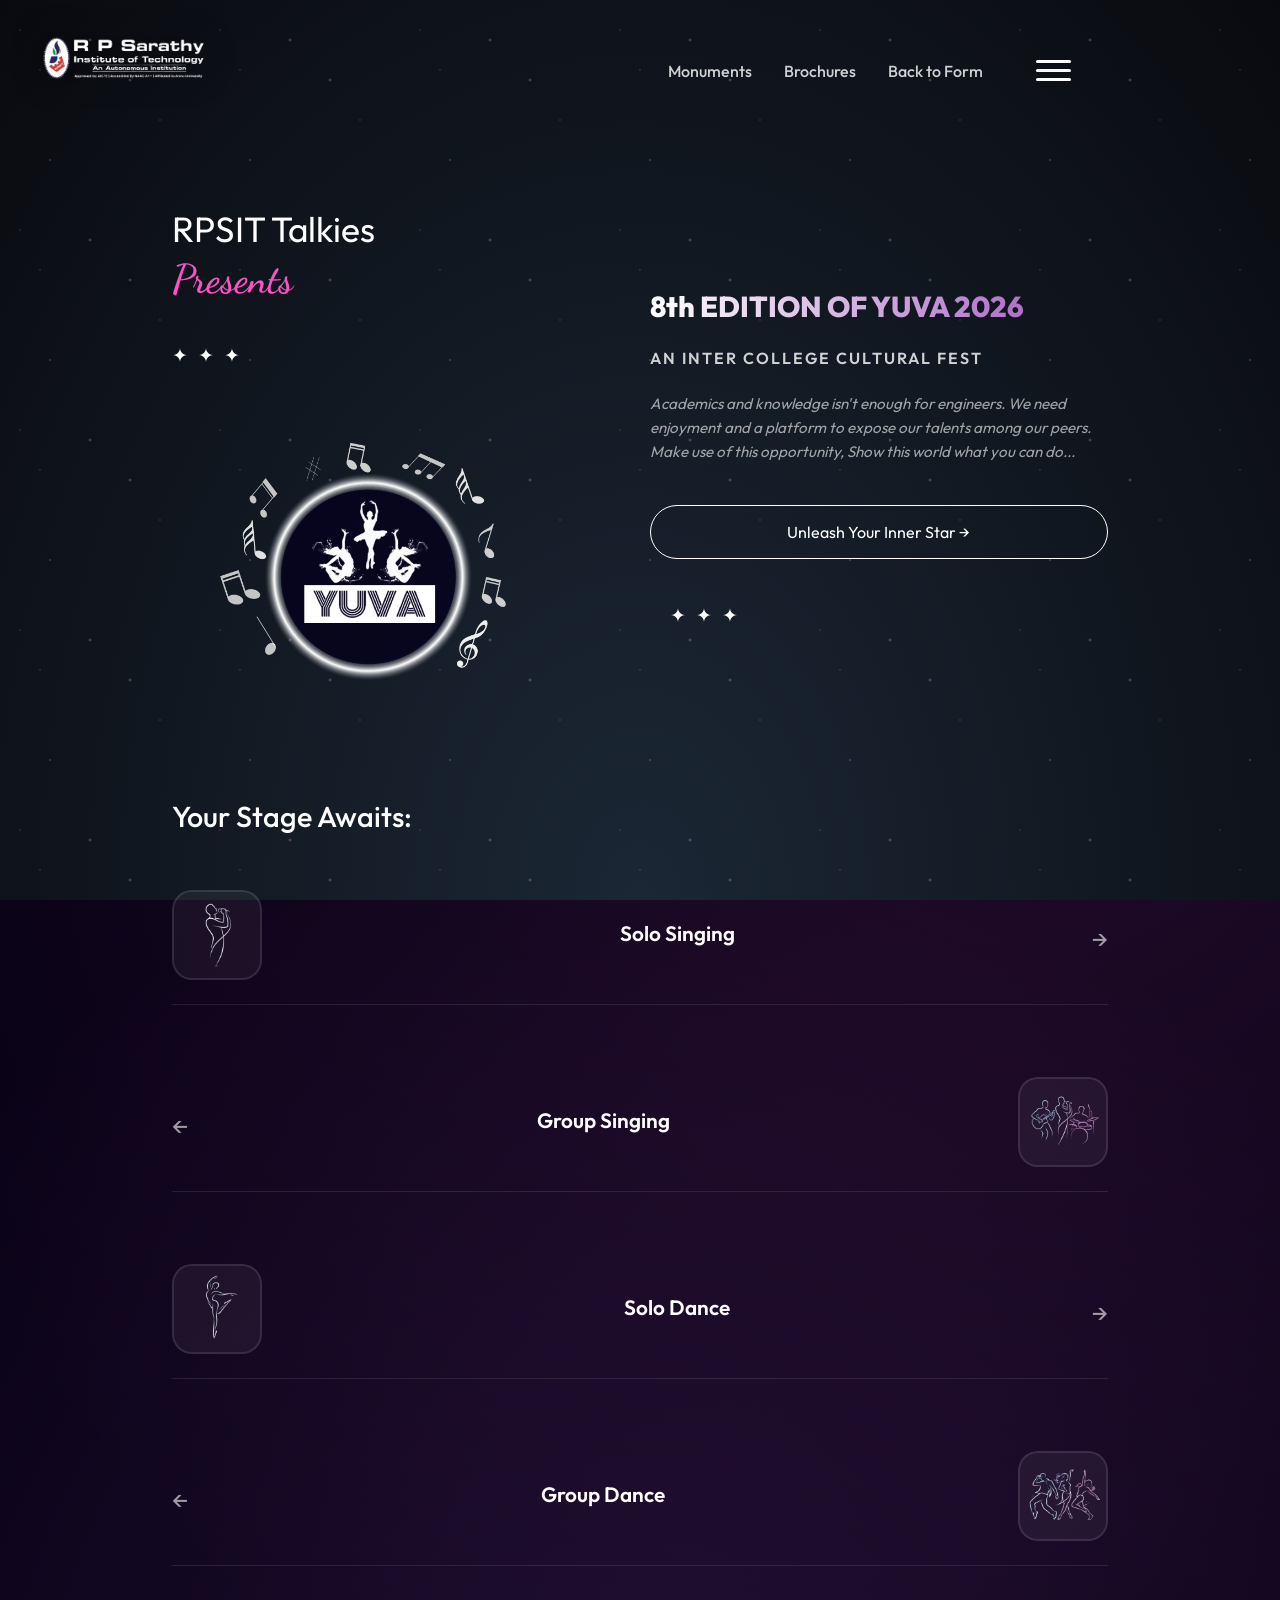
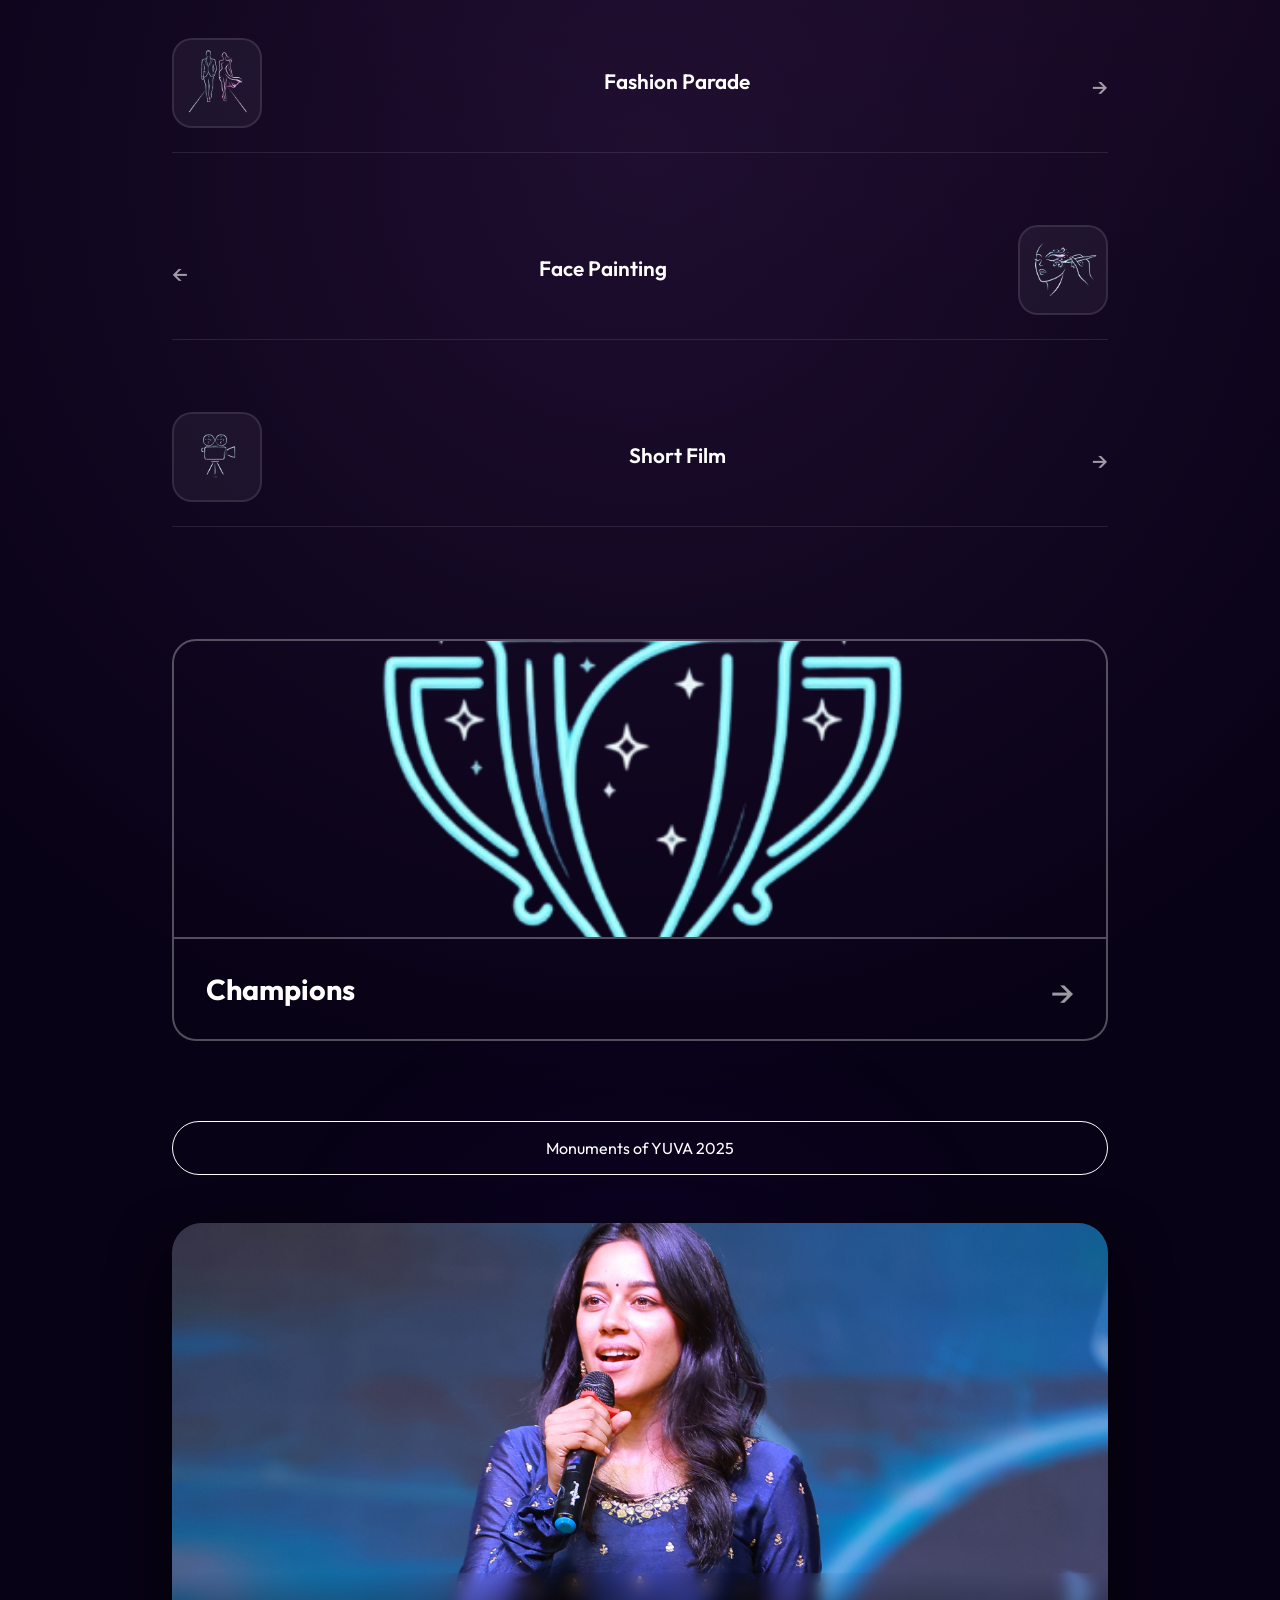
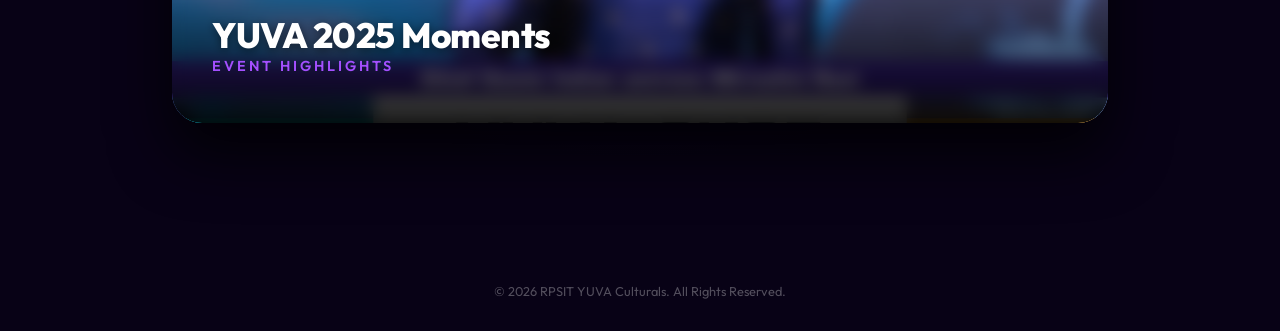
==== index.html @ 0b0f1d20 "v1" ====
<!DOCTYPE html>
<html lang="en">

<head>
    <meta charset="UTF-8">
    <meta name="viewport" content="width=device-width, initial-scale=1.0">
    <title>YUVA Culturals</title>
    <!-- Modern Font -->
    <link rel="preconnect" href="https://fonts.googleapis.com">
    <link rel="preconnect" href="https://fonts.gstatic.com" crossorigin>
    <link
        href="https://fonts.googleapis.com/css2?family=Outfit:wght@100..900&family=Dancing+Script:wght@400..700&display=swap"
        rel="stylesheet">
    <link rel="stylesheet" href="styles.css">
</head>

<body>
    <div class="background-animation"></div>

    <div class="corner-image-container">
        <img src="assests/image.png" alt="Decoration" class="corner-image">
    </div>

    <!-- Hamburger Menu Overlay -->
    <div class="menu-overlay" id="menu-overlay">
        <div class="menu-content">
            <div class="menu-header">
                <div class="menu-brand">
                    <span class="brand-text">YUVA</span>
                    <span class="brand-dots">2026</span>
                </div>
                <button class="close-menu" id="close-menu">
                    <svg viewBox="0 0 24 24" width="24" height="24" stroke="currentColor" stroke-width="2" fill="none"
                        stroke-linecap="round" stroke-linejoin="round">
                        <line x1="18" y1="6" x2="6" y2="18"></line>
                        <line x1="6" y1="6" x2="18" y2="18"></line>
                    </svg>
                </button>
            </div>

            <nav class="side-nav">
                <a href="brochures.html" class="nav-link" style="--i:1">
                    <span class="nav-icon">
                        <svg viewBox="0 0 24 24" width="20" height="20" stroke="currentColor" stroke-width="2"
                            fill="none" stroke-linecap="round" stroke-linejoin="round">
                            <path d="M4 19.5A2.5 2.5 0 0 1 6.5 17H20"></path>
                            <path d="M6.5 2H20v20H6.5A2.5 2.5 0 0 1 4 19.5v-15A2.5 2.5 0 0 1 6.5 2z"></path>
                        </svg>
                    </span>
                    <span class="nav-text">Brochures</span>
                </a>
                <a href="monuments.html" class="nav-link" style="--i:2">
                    <span class="nav-icon">
                        <svg viewBox="0 0 24 24" width="20" height="20" stroke="currentColor" stroke-width="2"
                            fill="none" stroke-linecap="round" stroke-linejoin="round">
                            <rect x="3" y="3" width="18" height="18" rx="2" ry="2"></rect>
                            <line x1="3" y1="9" x2="21" y2="9"></line>
                            <line x1="9" y1="21" x2="9" y2="9"></line>
                        </svg>
                    </span>
                    <span class="nav-text">Monuments</span>
                </a>
                <a href="https://forms.gle/64raxAL7Qdfss9CbA" target="_blank" class="nav-link" style="--i:3">
                    <span class="nav-icon">
                        <svg viewBox="0 0 24 24" width="20" height="20" stroke="currentColor" stroke-width="2"
                            fill="none" stroke-linecap="round" stroke-linejoin="round">
                            <path d="M16 21v-2a4 4 0 0 0-4-4H5a4 4 0 0 0-4 4v2"></path>
                            <circle cx="8.5" cy="7" r="4"></circle>
                            <polyline points="17 11 19 13 23 9"></polyline>
                        </svg>
                    </span>
                    <span class="nav-text">Registration</span>
                </a>
            </nav>

            <div class="menu-footer">
                <p>8th Edition of YUVA 2026</p>
                <div class="social-links">
                    <span>✧</span><span>✧</span><span>✧</span>
                </div>
            </div>
        </div>
    </div>

    <header class="main-header">
        <div class="header-top">
            <nav class="desktop-nav">
                <a href="monuments.html" class="nav-link">Monuments</a>
                <a href="brochures.html" class="nav-link">Brochures</a>
                <a href="https://forms.gle/64raxAL7Qdfss9CbA" class="nav-link">Back to Form</a>
            </nav>
            <div class="menu-icon">
                <div class="menu-line"></div>
                <div class="menu-line"></div>
                <div class="menu-line"></div>
            </div>
        </div>

        <div class="hero-section">
            <div class="hero-content-wrapper">
                <div class="hero-left-side">
                    <h1 class="hero-presents">RPSIT Talkies<br><span>Presents</span></h1>
                    <div class="sparkles">
                        <span class="sparkle">✦</span>
                        <span class="sparkle">✦</span>
                        <span class="sparkle">✦</span>
                    </div>
                    <div class="" style="margin: 20px;">
                        <img src="assests/YUVA.png" alt="YUVA Logo" class="yuva-hero-img">
                    </div>
                </div>

                <div class="hero-right-side">

                    <div class="hero-info">
                        <div class="edition-title">8th EDITION OF YUVA 2026</div>
                        <div class="edition-sub">AN INTER COLLEGE CULTURAL FEST</div>
                        <p class="edition-text">
                            Academics and knowledge isn't enough for engineers. We need enjoyment and a platform to
                            expose
                            our talents among our peers. Make use of this opportunity, Show this world what you can
                            do...
                        </p>
                    </div>
                    <a href="#events-grid" class="btn-pill">Unleash Your Inner Star &rarr;</a>
                    <div class="sparkles" style="margin: 20px;">
                        <span class="sparkle">✦</span>
                        <span class="sparkle">✦</span>
                        <span class="sparkle">✦</span>
                    </div>
                </div>
            </div>
        </div>
    </header>

    <main class="main-content">
        <section class="events-section">
            <h2 class="section-title-alt">Your Stage Awaits:</h2>
            <div class="events-list" id="events-grid">
                <!-- List items will be populated dynamically by script.js -->
            </div>
        </section>

        <!-- Monuments Slideshow Section -->
        <section class="monuments-section" id="monuments">
            <a href="monuments.html" class="btn-pill second-btn">Monuments of YUVA 2025</a>
            <div class="slideshow-container">
                <div id="slideshow-inner" class="slideshow-inner">
                    <!-- Images will be injected here -->
                    <div class="slide-loading">Loading Monuments...</div>
                </div>
                <div class="slideshow-overlay">
                    <h2 class="slideshow-title">YUVA 2025 Moments</h2>
                    <p id="slide-category" class="slide-category">Event Highlights</p>
                </div>
            </div>
        </section>

    </main>

    <footer>
        <p>&copy; 2026 RPSIT YUVA Culturals. All Rights Reserved.</p>
    </footer>

    <script src="data.js"></script>
    <script src="script.js"></script>
    <script>
        // Initialize home page
        document.addEventListener('DOMContentLoaded', () => {
            initHomePage();
        });
    </script>
</body>

</html>
---- styles.css ----
/* CSS Reset */
* {
    margin: 0;
    padding: 0;
    box-sizing: border-box;
}

:root {
    --bg-dark: #080216;
    --bg-deep: #12042b;
    --text-primary: #ffffff;
    --text-secondary: rgba(255, 255, 255, 0.6);
    --glass-bg: rgba(255, 255, 255, 0.05);
    --glass-border: rgba(255, 255, 255, 0.1);
    --accent-purple: #9d50bb;
    --accent-magenta: #f953c6;
    --card-bg: rgba(18, 4, 43, 0.8);
}

body {
    font-family: 'Outfit', sans-serif;
    background-color: var(--bg-dark);
    color: var(--text-primary);
    min-height: 100vh;
    position: relative;
    overflow-x: hidden;
    background-image:
        radial-gradient(circle at 50% 50%, rgba(157, 80, 187, 0.15) 0%, transparent 50%),
        radial-gradient(circle at 80% 20%, rgba(249, 83, 198, 0.1) 0%, transparent 40%);
}

/* Starfield background effect */
.background-animation {
    position: fixed;
    top: 0;
    left: 0;
    width: 100vw;
    height: 100vh;
    z-index: -1;
    overflow: hidden;
    pointer-events: none;
    background: radial-gradient(ellipse at bottom, #1B2735 0%, #090A0F 100%);
}

.background-animation::after {
    content: "";
    position: absolute;
    top: 0;
    left: 0;
    width: 100%;
    height: 100%;
    background-image:
        radial-gradient(1px 1px at 20px 30px, #eee, rgba(0, 0, 0, 0)),
        radial-gradient(1px 1px at 40px 70px, #fff, rgba(0, 0, 0, 0)),
        radial-gradient(1.5px 1.5px at 50px 160px, #ddd, rgba(0, 0, 0, 0)),
        radial-gradient(2px 2px at 90px 40px, #fff, rgba(0, 0, 0, 0)),
        radial-gradient(2px 2px at 130px 80px, #fff, rgba(0, 0, 0, 0)),
        radial-gradient(1px 1px at 160px 120px, #eee, rgba(0, 0, 0, 0));
    background-repeat: repeat;
    background-size: 200px 200px;
    opacity: 0.3;
}

/* Utility Classes */
.container {
    max-width: 1200px;
    margin: 0 auto;
    padding: 2rem;
}

.glass-panel {
    background: var(--glass-bg);
    backdrop-filter: blur(16px);
    -webkit-backdrop-filter: blur(16px);
    border: 1px solid var(--glass-border);
    border-radius: 24px;
    padding: 2.5rem;
    box-shadow: 0 8px 32px 0 rgba(0, 0, 0, 0.3);
}

.corner-image-container {
    position: absolute;
    top: 2rem;
    left: 2rem;
    z-index: 100;
}

.corner-image {
    width: 180px;
    height: auto;
    filter: drop-shadow(0 0 15px rgba(0, 0, 0, 0.6));
}

/* Hamburger Menu Overlay (Premium App Feel) */
.menu-overlay {
    position: fixed;
    top: 0;
    right: -100%;
    width: 100%;
    height: 100%;
    background: rgba(8, 2, 22, 0.4);
    backdrop-filter: blur(25px);
    -webkit-backdrop-filter: blur(25px);
    z-index: 2000;
    transition: right 0.6s cubic-bezier(0.85, 0, 0.15, 1);
    display: flex;
    justify-content: flex-end;
}

.menu-overlay.active {
    right: 0;
}

.menu-overlay::before {
    content: '';
    position: absolute;
    top: 0;
    left: 0;
    width: 100%;
    height: 100%;
    background: radial-gradient(circle at 70% 30%, rgba(157, 80, 187, 0.15) 0%, transparent 60%);
    pointer-events: none;
}

.menu-content {
    width: 85%;
    max-width: 450px;
    height: 100%;
    background: rgba(255, 255, 255, 0.03);
    border-left: 1px solid rgba(255, 255, 255, 0.1);
    padding: 2.5rem 2rem;
    display: flex;
    flex-direction: column;
    position: relative;
    box-shadow: -10px 0 50px rgba(0, 0, 0, 0.5);
}

.menu-header {
    display: flex;
    justify-content: space-between;
    align-items: center;
    margin-bottom: 4rem;
}

.menu-brand {
    display: flex;
    flex-direction: column;
}

.brand-text {
    font-size: 1.5rem;
    font-weight: 900;
    letter-spacing: 2px;
    background: linear-gradient(to right, #fff, var(--accent-magenta));
    -webkit-background-clip: text;
    background-clip: text;
    -webkit-text-fill-color: transparent;
}

.brand-dots {
    font-size: 0.8rem;
    color: var(--accent-magenta);
    letter-spacing: 4px;
    margin-top: -5px;
}

.close-menu {
    background: rgba(255, 255, 255, 0.05);
    border: 1px solid rgba(255, 255, 255, 0.1);
    color: #fff;
    width: 45px;
    height: 45px;
    border-radius: 50%;
    display: flex;
    align-items: center;
    justify-content: center;
    cursor: pointer;
    transition: all 0.3s ease;
}

.close-menu:hover {
    background: rgba(255, 255, 255, 0.1);
    transform: rotate(90deg);
}

.side-nav {
    display: flex;
    flex-direction: column;
    gap: 1.2rem;
    flex-grow: 1;
}

.side-nav .nav-link {
    display: flex;
    align-items: center;
    gap: 1.5rem;
    padding: 1.2rem 1.5rem;
    background: rgba(255, 255, 255, 0.02);
    border: 1px solid rgba(255, 255, 255, 0.05);
    border-radius: 20px;
    text-decoration: none;
    color: #fff;
    transition: all 0.4s cubic-bezier(0.175, 0.885, 0.32, 1.275);
    
    /* Staggered Entrance */
    opacity: 0;
    transform: translateX(30px);
    transition-property: opacity, transform, background, border, box-shadow;
}

.menu-overlay.active .nav-link {
    opacity: 1;
    transform: translateX(0);
    transition-delay: calc(0.1s * var(--i));
}

.side-nav .nav-link:hover {
    background: rgba(255, 255, 255, 0.08);
    border-color: rgba(255, 255, 255, 0.2);
    transform: scale(1.02) translateX(5px);
    box-shadow: 0 10px 30px rgba(0, 0, 0, 0.2);
}

.nav-icon {
    width: 40px;
    height: 40px;
    background: rgba(157, 80, 187, 0.1);
    border-radius: 12px;
    display: flex;
    align-items: center;
    justify-content: center;
    color: var(--accent-magenta);
    transition: all 0.3s ease;
}

.nav-link:hover .nav-icon {
    background: var(--accent-magenta);
    color: #fff;
    transform: rotate(-10deg);
}

.nav-text {
    font-size: 1.1rem;
    font-weight: 500;
    letter-spacing: 0.5px;
}

.menu-footer {
    margin-top: auto;
    padding-top: 2rem;
    border-top: 1px solid rgba(255, 255, 255, 0.05);
    text-align: center;
}

.menu-footer p {
    font-size: 0.8rem;
    color: rgba(255, 255, 255, 0.4);
    letter-spacing: 1px;
    text-transform: uppercase;
    margin-bottom: 1rem;
}

.social-links {
    display: flex;
    justify-content: center;
    gap: 1.5rem;
    color: rgba(255, 255, 255, 0.2);
    font-size: 1.2rem;
}

/* Header & Hero */
.main-header {
    padding: 3rem 2rem;
    text-align: center;
    max-width: 1000px;
    margin: 0 auto;
    position: relative;
    min-height: 60vh;
    display: flex;
    flex-direction: column;
    justify-content: flex-start;
    align-items: center;
    padding-top: 8rem;
}

.header-top {
    position: fixed;
    top: 2rem;
    right: 3rem;
    z-index: 1000;
}

.brand-logo {
    display: none;
    /* Removed as requested */
}

.menu-icon {
    width: 45px;
    height: 45px;
    display: flex;
    flex-direction: column;
    align-items: center;
    justify-content: center;
    gap: 6px;
    cursor: pointer;
    z-index: 101;
}

.menu-line {
    width: 35px;
    height: 3px;
    background: #fff;
    border-radius: 10px;
    transition: all 0.3s ease;
}

.hero-section {
    display: flex;
    flex-direction: column;
    align-items: center;
    gap: 1.5rem;
    padding-top: 4rem;
    width: 100%;
}

.hero-presents {
    font-size: 2.2rem;
    line-height: 1.2;
    font-weight: 400;
    color: #fff;
    margin-top: 1rem;
}

.hero-presents span {
    color: var(--accent-magenta);
    font-family: 'Dancing Script', cursive;
    font-weight: 600;
    font-size: 2.5rem;
    display: block;
    margin-top: 5px;
}

.hero-logo-container {
    position: relative;
    width: 350px;
    height: 350px;
    margin: 3rem auto;
    display: flex;
    align-items: center;
    justify-content: center;
    border-radius: 50%;
    background: rgba(255, 255, 255, 0.05);
    border: 1px solid rgba(255, 255, 255, 0.1);
    box-shadow: 0 0 60px rgba(157, 80, 187, 0.3);
    overflow: hidden;
    transition: all 0.5s ease;
}

.yuva-hero-img {
    width: 100%;
    height: 100%;
    object-fit: cover;
    z-index: 2;

}

/* Desktop Navigation (sketch style) */
.desktop-nav {
    display: none;
    gap: 2rem;
    margin-right: 3rem;
}

.desktop-nav .nav-link {
    font-size: 1rem;
    font-weight: 500;
    color: rgba(255, 255, 255, 0.8);
    text-decoration: none;
    transition: all 0.3s ease;
}

.desktop-nav .nav-link:hover {
    color: var(--accent-magenta);
}

@media screen and (min-width: 1024px) {
    .desktop-nav {
        display: flex;
    }

    .main-header {
        text-align: left;
        align-items: center;
        padding-top: 8rem;
        min-height: auto;
    }

    .header-top {
        display: flex;
        align-items: center;
        position: absolute;
        top: 3rem;
        right: 4rem;
    }

    .hero-content-wrapper {
        display: grid;
        grid-template-columns: 1fr 1.2fr;
        gap: 6rem;
        align-items: center;
        width: 100%;
        max-width: 1200px;
        margin: 0 auto;
    }

    .hero-left-side {
        display: flex;
        flex-direction: column;
        gap: 2.5rem;
        align-items: flex-start;
    }

    .hero-right-side {
        display: flex;
        flex-direction: column;
        gap: 1.5rem;
        align-items: flex-start;
    }

    .hero-logo-container {
        width: 380px;
        height: 380px;
        margin: 0;
        border-radius: 40px;
        box-shadow: 0 0 50px rgba(157, 80, 187, 0.2);
    }

    .yuva-hero-img {
        width: 100%;
        height: 100%;
        object-fit: cover;
    }

    /* Event Grid Refinement (Sketch 3) */
    .events-list {
        display: grid;
        grid-template-columns: repeat(3, 1fr);
        gap: 3.5rem;
        margin-top: 5rem;
    }

    .event-list-item {
        flex-direction: column;
        align-items: center;
        text-align: center;
        padding: 0;
        border: none;
        gap: 1.5rem;
    }

    .event-image-container {
        order: 1;
        /* Image TOP */
        width: 100%;
        aspect-ratio: 1;
        height: auto;
        border: 2px solid rgba(255, 255, 255, 0.1);
        border-radius: 30px;
        background: rgba(255, 255, 255, 0.03);
    }

    .event-text-content {
        order: 2;
        /* Name BOTTOM */
        width: 100%;
    }

    .event-item-title {
        font-size: 1.6rem;
        font-weight: 700;
        margin-bottom: 0.2rem;
    }

    .event-item-desc {
        display: none;
    }

    .event-arrow {
        order: 3;
        /* Arrow BELOW Name */
        display: block;
        font-size: 2.2rem;
        margin-top: 0.5rem;
    }
}

.sparkles {
    display: flex;
    gap: 10px;
    font-size: 1.2rem;
    color: #fff;
    justify-content: center;
}

.hero-info {
    display: flex;
    flex-direction: column;
    gap: 1.5rem;
    margin-top: 1rem;
}

.edition-title {
    font-size: 1.8rem;
    font-weight: 800;
    background: linear-gradient(to right, #fff, var(--accent-purple));
    -webkit-background-clip: text;
    background-clip: text;
    -webkit-text-fill-color: transparent;
}

.edition-sub {
    font-size: 1rem;
    font-weight: 600;
    letter-spacing: 2px;
    opacity: 0.8;
}

.edition-text {
    font-size: 0.95rem;
    color: var(--text-secondary);
    line-height: 1.6;
    font-style: italic;
}

.btn-pill {
    display: inline-block;
    padding: 1rem 3rem;
    border: 1px solid #fff;
    border-radius: 50px;
    color: #fff;
    text-decoration: none;
    text-align: center;
    font-weight: 400;
    font-size: 1rem;
    transition: all 0.3s ease;
    margin-top: 1rem;
    width: 100%;
}

.btn-pill:hover {
    background: #fff;
    color: #000;
}

.sparkle-single {
    text-align: center;
    font-size: 1.5rem;
    margin-top: 1rem;
    opacity: 0.6;
}

/* Updated Section Title */
.section-title-alt {
    font-size: 1.8rem;
    margin: 1.5rem 0 1.5rem;
    font-weight: 500;
}

/* Event List (What awaits you) */
.main-content {
    max-width: 1000px;
    margin: 0 auto;
    padding: 0 2rem 6rem;
}

.events-list {
    display: flex;
    flex-direction: column;
    gap: 3rem;
    margin-top: 2rem;
}

/* Event List (Sketch Style) */
.event-list-item {
    display: flex;
    align-items: center;
    justify-content: space-between;
    gap: 2rem;
    padding: 1.5rem 0;
    background: none;
    border-radius: 0;
    border-bottom: 1px solid rgba(255, 255, 255, 0.1);
    cursor: pointer;
    transition: all 0.3s ease;
    position: relative;
    overflow: visible;
}

.event-list-item:last-child {
    border-bottom: none;
}

.event-list-item:hover {
    background: none;
    transform: translateY(-5px);
}

/* Right Sliding (Image Left) */
.slide-right {
    flex-direction: row;
}

.slide-right .event-image-container {
    order: 1;
}

.slide-right .event-text-content {
    order: 2;
    text-align: center;
}

.slide-right .event-arrow {
    order: 3;
    font-size: 1.5rem;
}

/* Left Sliding (Arrow Left) */
.slide-left {
    flex-direction: row;
}

.slide-left .event-arrow {
    order: 1;
    font-size: 1.5rem;
}

.slide-left .event-text-content {
    order: 2;
    text-align: center;
}

.slide-left .event-image-container {
    order: 3;
}

.event-image-container {
    width: 90px;
    height: 90px;
    border-radius: 20px;
    flex-shrink: 0;
    overflow: hidden;
    background: rgba(255, 255, 255, 0.05);
    display: flex;
    align-items: center;
    justify-content: center;
}

.event-img-small {
    width: 100%;
    height: 100%;
    object-fit: cover;
    transition: transform 0.3s ease;
}

.event-list-item:hover .event-img-small {
    transform: scale(1.2);
}

.event-text-content {
    flex-grow: 1;
}

.event-item-title {
    font-size: 1.3rem;
    font-weight: 600;
    margin-bottom: 0.3rem;
}

.event-item-desc {
    font-size: 0.85rem;
    color: var(--text-secondary);
    line-height: 1.4;
}

.event-arrow {
    opacity: 0.6;
    transition: transform 0.3s ease;
}

.event-list-item:hover .event-arrow {
    opacity: 1;
    transform: translateX(5px);
}

.slide-left:hover .event-arrow {
    transform: translateX(-5px);
}

/* Champions Card (Sketch Style) */
.event-list-item-champions {
    margin-top: 4rem;
    display: flex;
    flex-direction: column;
    width: 100%;
    cursor: pointer;
    transition: transform 0.3s ease;
}

.champions-image-box {
    width: 100%;
    height: 300px;
    border: 2px solid rgba(255, 255, 255, 0.3);
    border-radius: 24px 24px 0 0;
    overflow: hidden;
}

.champions-image-box img {
    width: 100%;
    height: 100%;
    object-fit: cover;
    transform: none;
    /* No scaling for the champions banner */
}

.champions-footer {
    display: flex;
    align-items: center;
    justify-content: space-between;
    padding: 1.5rem 2rem;
    border: 2px solid rgba(255, 255, 255, 0.3);
    border-top: none;
    border-radius: 0 0 24px 24px;
}

.champions-title {
    font-size: 1.8rem;
    font-weight: 700;
}

.event-list-item-champions:hover {
    transform: scale(1.02);
}

.rules-container {
    padding-top: 3rem;
    padding-left: 2rem; /* Align from margin */
    padding-right: 2rem;
    animation: fadeIn 0.5s ease;
    max-width: 100%; /* Don't be too narrow/centered */
}

@keyframes fadeIn {
    from {
        opacity: 0;
        transform: translateY(20px);
    }

    to {
        opacity: 1;
        transform: translateY(0);
    }
}

.back-nav {
    margin-bottom: 2rem;
}

.btn-back {
    display: inline-flex;
    align-items: center;
    color: var(--text-primary);
    text-decoration: none;
    font-weight: 600;
    font-size: 1.1rem;
    transition: all 0.3s ease;
    background: var(--glass-bg);
    padding: 0.8rem 1.5rem;
    border-radius: 30px;
    border: 1px solid var(--glass-border);
}

.btn-back .icon {
    margin-right: 0.5rem;
    font-size: 1.2rem;
    transition: transform 0.3s ease;
}

.btn-back:hover {
    background: rgba(255, 255, 255, 0.15);
    box-shadow: 0 5px 15px rgba(0, 0, 0, 0.3);
}

.btn-back:hover .icon {
    transform: translateX(-5px);
}

.rules-header {
    display: flex;
    align-items: center;
    margin-bottom: 2rem;
    padding-bottom: 2rem;
    border-bottom: 1px solid var(--glass-border);
}

.rules-icon {
    font-size: 4rem;
    margin-right: 2rem;
    background: var(--glass-bg);
    width: 100px;
    height: 100px;
    display: flex;
    align-items: center;
    justify-content: center;
    border-radius: 20px;
    border: 1px solid var(--glass-border);
}

.rules-title {
    font-size: 3rem;
    font-weight: 800;
    margin-bottom: 0.5rem;
    background: var(--header-gradient, linear-gradient(to right, #fff, #ccc));
    -webkit-background-clip: text;
    background-clip: text;
    -webkit-text-fill-color: transparent;
}

.rules-desc {
    font-size: 1.2rem;
    color: var(--text-secondary);
}

.rules-body .section-title {
    font-size: 1.8rem;
    font-weight: 600;
    margin-bottom: 1.5rem;
    color: var(--primary-color);
    display: flex;
    align-items: center;
}

.rules-body .section-title::before {
    content: '';
    display: inline-block;
    width: 8px;
    height: 24px;
    background: var(--primary-color);
    border-radius: 4px;
    margin-right: 12px;
}

.rules-list {
    list-style: none;
    margin-bottom: 3rem;
}

.rules-list li {
    background: transparent; /* Remove backgrounds */
    margin-bottom: 1rem;
    padding: 1rem 0;
    font-size: 1.1rem;
    line-height: 1.6;
    border-left: 3px solid var(--primary-color);
    transition: all 0.3s ease;
    text-align: justify; /* Justified text */
}

.rules-list li:hover {
    transform: translateX(10px);
    background: rgba(255, 255, 255, 0.03);
}

.prize-image-container {
    margin-top: 2rem;
    width: 100%;
    display: flex;
    justify-content: flex-start; /* Aligned to margin */
}

.prize-image-bill {
    max-width: 600px;
    width: 100%;
    height: auto;
    border-radius: 20px;
    box-shadow: 0 15px 35px rgba(0, 0, 0, 0.4);
    border: 1px solid rgba(255, 255, 255, 0.1);
}

@media screen and (max-width: 768px) {
    .prize-image-bill {
        max-width: 100%;
    }
}

/* Old prize cards removed in favor of bill images */

/* Error State */
.error-message {
    text-align: center;
    padding: 4rem;
    font-size: 1.5rem;
    color: #ff4d4d;
}

.second-btn {
    margin: 3rem 0;
}

/* Dashboard Section */
.dashboard-section {
    max-width: 600px;
    margin: 0 auto;
    padding-bottom: 4rem;
}

.dashboard-container {
    background: #000;
    border-radius: 30px;
    padding: 2rem;
    display: flex;
    flex-direction: column;
    gap: 1rem;
}

.main-card-purple {
    background: linear-gradient(135deg, #a450ff 0%, #8a2be2 100%);
    border-radius: 20px;
    padding: 1.5rem;
    display: flex;
    flex-direction: column;
    gap: 1rem;
    position: relative;
    min-height: 140px;
}

.card-label {
    font-size: 0.8rem;
    font-weight: 500;
    opacity: 0.9;
}

.card-title-main {
    font-size: 1.2rem;
    font-weight: 600;
}

.card-sub {
    font-size: 0.8rem;
    opacity: 0.7;
}

.playing-icon {
    display: flex;
    align-items: flex-end;
    gap: 3px;
    height: 20px;
}

.bar {
    width: 3px;
    background: #fff;
    border-radius: 2px;
}

.bar1 {
    height: 60%;
    animation: playBar 0.8s infinite alternate;
}

.bar2 {
    height: 100%;
    animation: playBar 1.2s infinite alternate;
}

.bar3 {
    height: 40%;
    animation: playBar 0.5s infinite alternate;
}

@keyframes playBar {
    from {
        height: 20%;
    }

    to {
        height: 100%;
    }
}

.dashboard-grid {
    display: grid;
    grid-template-columns: repeat(2, 1fr);
    gap: 0.8rem;
}

.mini-card {
    background: #111;
    border-radius: 15px;
    padding: 1.2rem;
    display: flex;
    flex-direction: column;
    gap: 2rem;
    position: relative;
}

.play-btn {
    align-self: flex-end;
    width: 24px;
    height: 24px;
    background: rgba(255, 255, 255, 0.1);
    border-radius: 50%;
    display: flex;
    align-items: center;
    justify-content: center;
    font-size: 0.7rem;
    color: #fff;
}

.mini-card-title {
    font-size: 0.9rem;
    font-weight: 500;
}

.mini-card.active::after {
    content: '';
    position: absolute;
    top: 10px;
    right: 10px;
    width: 8px;
    height: 8px;
    background: #a450ff;
    border-radius: 50%;
}

/* Footer */
footer {
    text-align: center;
    padding: 2rem;
    color: var(--text-secondary);
    font-size: 0.8rem;
    opacity: 0.5;
}

/* Monuments Slideshow Styles */
.monuments-section {
    padding: 2rem 0;
    /* Changed from 4rem 5% 2rem to be full-width */
    position: relative;
    z-index: 5;
    background: radial-gradient(circle at center, rgba(30, 0, 80, 0.3) 0%, transparent 70%);
    width: 100%;
}

.slideshow-container {
    width: 100%;
    margin: 0 auto;
    height: 500px;
    position: relative;
    border-radius: 30px;
    /* Rounded corners for premium look */
    overflow: hidden;
    box-shadow: 0 30px 60px rgba(0, 0, 0, 0.8),
        inset 0 0 0 1px rgba(255, 255, 255, 0.1);
}

.slideshow-inner {
    width: 100%;
    height: 100%;
    position: relative;
}

.slide {
    position: absolute;
    top: 0;
    left: 0;
    width: 100%;
    height: 100%;
    object-fit: cover;
    opacity: 0;
    transition: opacity 1.2s ease-in-out, transform 4s cubic-bezier(0.2, 0, 0.2, 1);
    transform: scale(1.15);
}

.slide.active {
    opacity: 1;
    transform: scale(1);
}

.slideshow-overlay {
    position: absolute;
    bottom: 0;
    left: 0;
    right: 0;
    background: linear-gradient(to top, rgba(0, 0, 0, 0.9) 0%, rgba(0, 0, 0, 0.4) 60%, transparent 100%);
    padding: 40px;
    color: white;
    backdrop-filter: blur(8px);
    display: flex;
    flex-direction: column;
    justify-content: flex-end;
}

.slideshow-title {
    font-family: 'Outfit', sans-serif;
    font-size: 2.2rem;
    margin: 0;
    font-weight: 800;
    letter-spacing: -0.5px;
    text-shadow: 0 2px 10px rgba(0, 0, 0, 0.5);
}

.slide-category {
    font-size: 0.9rem;
    color: #a450ff;
    /* Using purple from the dashboard */
    font-weight: 600;
    text-transform: uppercase;
    letter-spacing: 3px;
    margin-bottom: 8px;
}

.slide-loading {
    display: flex;
    align-items: center;
    justify-content: center;
    height: 100%;
    color: rgba(255, 255, 255, 0.3);
    font-family: 'Outfit', sans-serif;
    background: #0a0a0a;
}

/* Media Queries */
@media screen and (max-width: 768px) {
    .corner-image-container {
        position: absolute;
        top: 1rem;
        left: 0.5rem;
    }

    .corner-image {
        width: 200px;
    }

    .header-top {
        position: absolute;
        top: 1.5rem;
        right: 1.5rem;
    }

    .hero-logo-container {
        width: 250px;
        height: 250px;
    }

    .events-list {
        display: flex;
        flex-direction: column;
        gap: 2rem;
    }

    .event-list-item {
        flex-direction: row;
        padding: 1.5rem;
        text-align: left;
        gap: 1.5rem;
        justify-content: space-between;
    }

    .event-image-container {
        width: 65px;
        height: 65px;
    }

    .hero-title {
        font-size: 2.8rem;
    }

    .main-header,
    .main-content,
    .dashboard-section {
        padding: 1.5rem;
    }

    .monuments-section {
        padding: 2rem 0;
        /* Remove horizontal padding on mobile */
    }

    .slideshow-container {
        height: 300px;
        /* Reduced height for mobile */
        border-radius: 30px;
        /* Rounded corners for mobile */
        box-shadow: none;
        border-left: none;
        border-right: none;
    }

    .slideshow-title {
        font-size: 1.5rem;
    }

    .slideshow-overlay {
        padding: 20px;
    }

    .event-image-container {
        width: 80px;
        height: 80px;
    }

    /* Mobile App Feel for Rules Page */
    .rules-container {
        padding-top: 1.5rem;
    }

    .rules-title {
        font-size: 1.6rem;
    }

    .rules-icon {
        width: 60px;
        height: 60px;
        font-size: 2.5rem;
        margin-right: 1rem;
    }

    .rules-header {
        margin-bottom: 1.5rem;
        padding-bottom: 1.5rem;
    }

    .rules-body .section-title {
        font-size: 1.2rem;
        margin-bottom: 1rem;
    }

    .rules-list li {
        padding: 0.8rem 1rem;
        font-size: 0.85rem;
        margin-bottom: 0.6rem;
    }

    .prizes-grid {
        gap: 0.8rem;
    }

    .prize-card {
        padding: 1rem;
    }

    .prize-rank {
        font-size: 0.7rem;
    }

    .prize-amount {
        font-size: 1.2rem;
    }
}

/* Gallery and Brochure Styles */
.gallery-header, .brochure-header {
    text-align: left;
    margin-bottom: 3rem;
}

.gallery-title {
    font-size: 3rem;
    font-weight: 800;
    margin-bottom: 0.5rem;
    background: linear-gradient(to right, #fff, var(--accent-magenta));
    -webkit-background-clip: text;
    background-clip: text;
    -webkit-text-fill-color: transparent;
}

.gallery-subtitle {
    font-size: 1.2rem;
    color: var(--text-secondary);
    max-width: 600px;
}

.gallery-grid {
    display: grid;
    grid-template-columns: repeat(auto-fill, minmax(280px, 1fr));
    gap: 2rem;
    margin-bottom: 4rem;
}

.gallery-card {
    background: rgba(255, 255, 255, 0.03);
    border: 1px solid rgba(255, 255, 255, 0.1);
    border-radius: 24px;
    overflow: hidden;
    transition: all 0.4s cubic-bezier(0.175, 0.885, 0.32, 1.275);
}

.gallery-card:hover {
    transform: translateY(-10px);
    border-color: var(--accent-magenta);
    box-shadow: 0 20px 40px rgba(0, 0, 0, 0.4);
}

.gallery-img-wrapper {
    width: 100%;
    aspect-ratio: 4/3;
    overflow: hidden;
}

.gallery-img-wrapper img {
    width: 100%;
    height: 100%;
    object-fit: cover;
    transition: transform 0.6s ease;
}

.gallery-card:hover .gallery-img-wrapper img {
    transform: scale(1.1);
}

.gallery-info {
    padding: 1.5rem;
    text-align: center;
}

.gallery-category {
    font-size: 0.9rem;
    font-weight: 600;
    text-transform: uppercase;
    letter-spacing: 2px;
    color: var(--accent-magenta);
}

/* Brochure Viewer */
.brochure-viewer {
    display: flex;
    flex-direction: column;
    align-items: center;
    gap: 2rem;
}

.brochure-img-container {
    width: 100%;
    max-width: 800px;
    background: rgba(255, 255, 255, 0.02);
    border: 1px solid rgba(255, 255, 255, 0.1);
    border-radius: 30px;
    padding: 1rem;
    box-shadow: 0 30px 60px rgba(0, 0, 0, 0.5);
}

.brochure-img {
    width: 100%;
    height: auto;
    border-radius: 20px;
}

.brochure-actions {
    margin-bottom: 4rem;
}

@media screen and (max-width: 768px) {
    .gallery-title {
        font-size: 2.2rem;
    }
    
    .gallery-grid {
        grid-template-columns: 1fr;
        gap: 1.5rem;
    }
    
    .gallery-header, .brochure-header {
        margin-bottom: 2rem;
    }
}

/* Back Button Styles */
.back-link {
    display: inline-flex;
    align-items: center;
    gap: 10px;
    color: var(--text-primary);
    text-decoration: none;
    font-weight: 600;
    margin-bottom: 2rem;
    padding: 0.8rem 1.5rem;
    background: rgba(255, 255, 255, 0.05);
    border: 1px solid rgba(255, 255, 255, 0.1);
    border-radius: 50px;
    transition: all 0.3s ease;
}

.back-link:hover {
    background: rgba(255, 255, 255, 0.1);
    transform: translateX(-5px);
    border-color: var(--accent-magenta);
}

.back-link svg {
    transition: transform 0.3s ease;
}

.back-link:hover svg {
    transform: translateX(-3px);
}
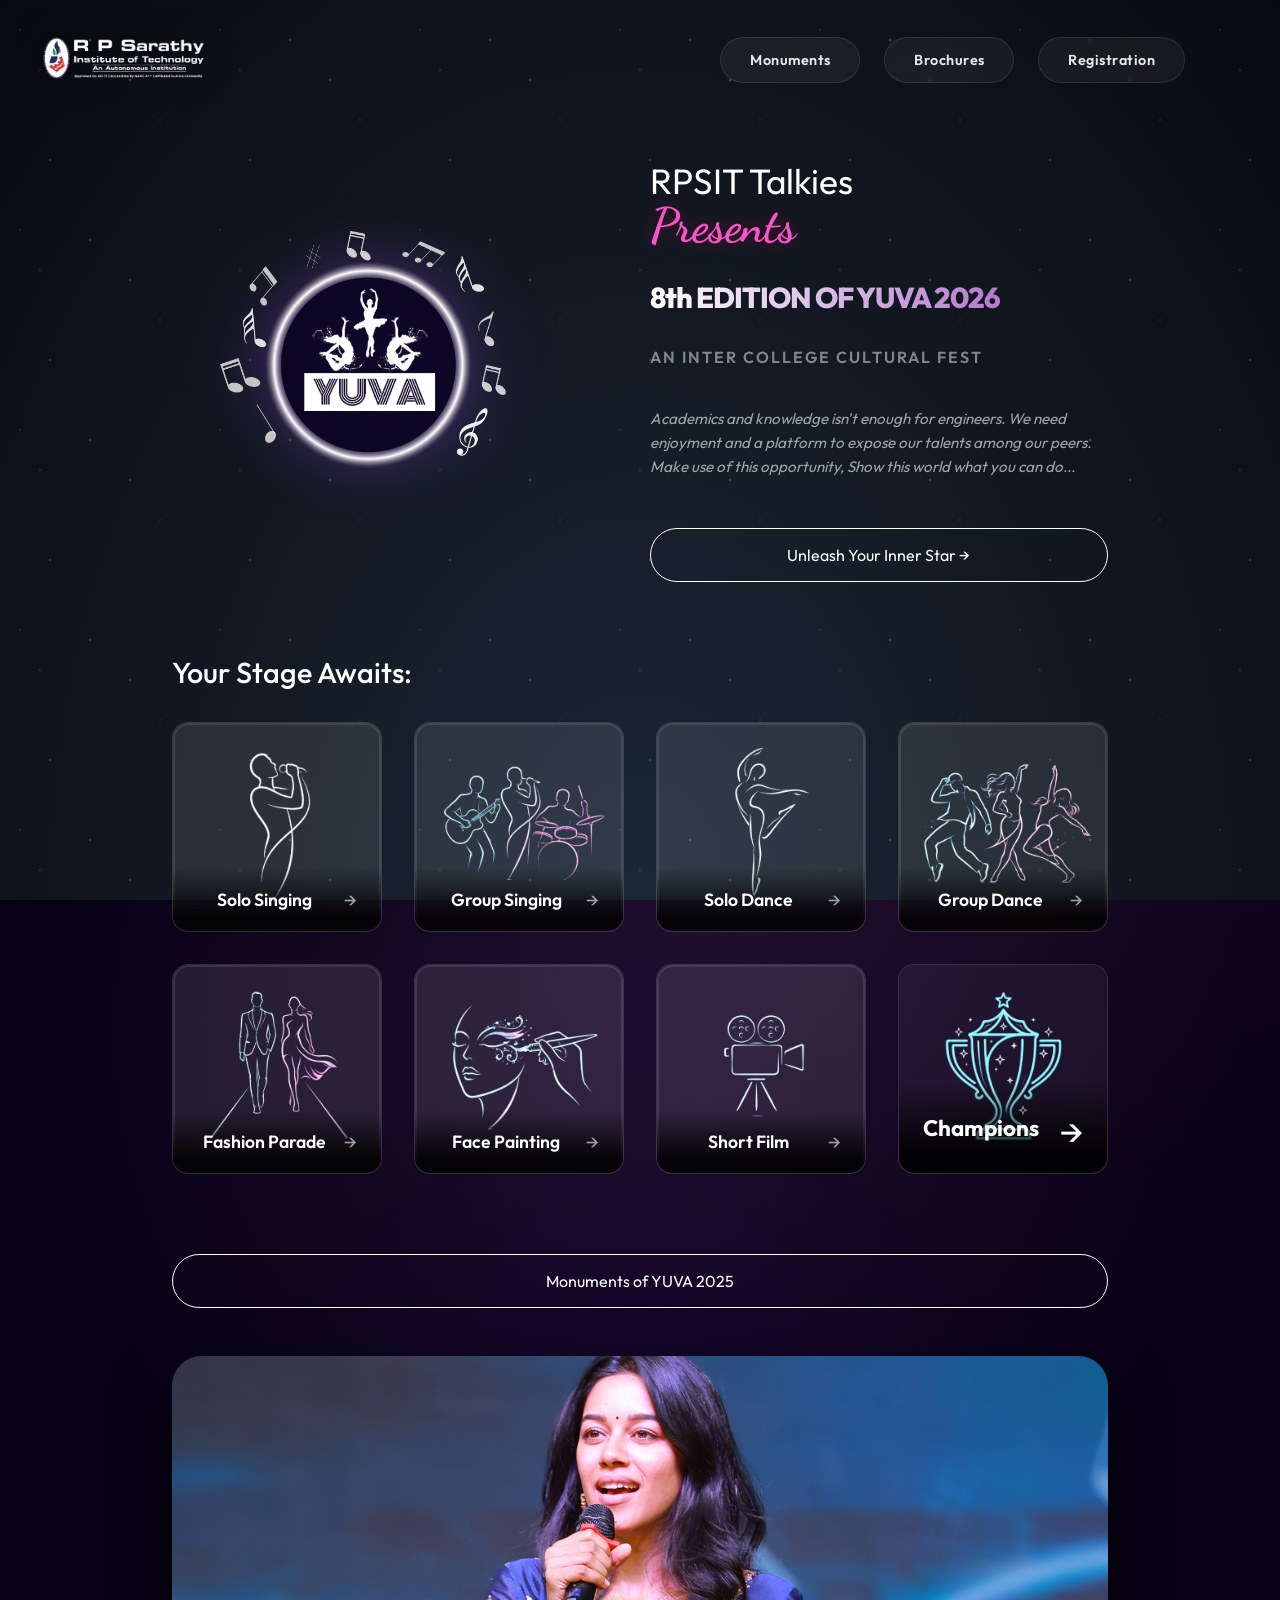
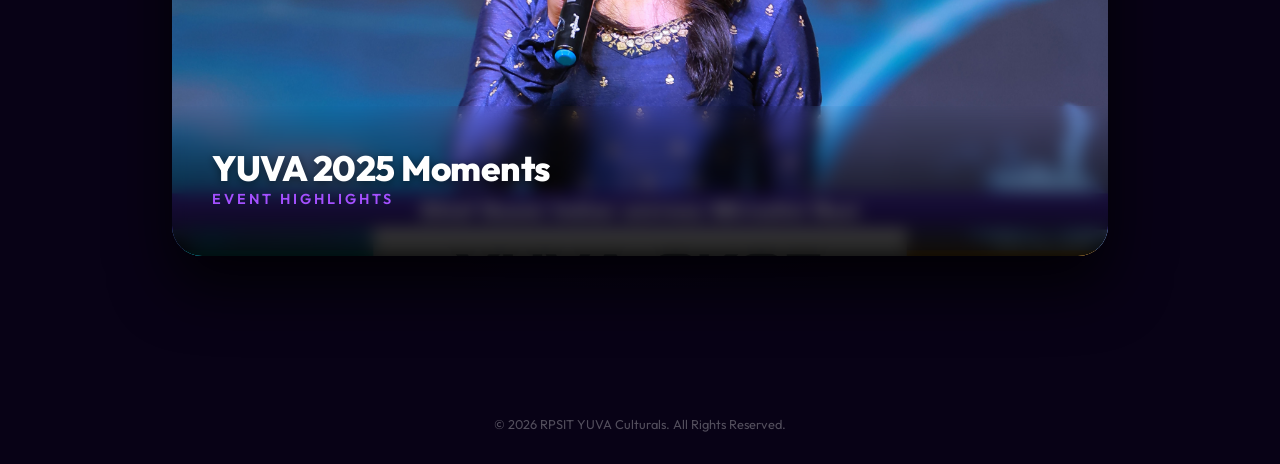
==== commit df6bc673: "v2" ====
--- a/index.html
+++ b/index.html
@@ -75,9 +75,7 @@
 
             <div class="menu-footer">
                 <p>8th Edition of YUVA 2026</p>
-                <div class="social-links">
-                    <span>✧</span><span>✧</span><span>✧</span>
-                </div>
+                
             </div>
         </div>
     </div>
@@ -87,7 +85,7 @@
             <nav class="desktop-nav">
                 <a href="monuments.html" class="nav-link">Monuments</a>
                 <a href="brochures.html" class="nav-link">Brochures</a>
-                <a href="https://forms.gle/64raxAL7Qdfss9CbA" class="nav-link">Back to Form</a>
+                <a href="https://forms.gle/64raxAL7Qdfss9CbA" class="nav-link">Registration</a>
             </nav>
             <div class="menu-icon">
                 <div class="menu-line"></div>
@@ -99,12 +97,8 @@
         <div class="hero-section">
             <div class="hero-content-wrapper">
                 <div class="hero-left-side">
-                    <h1 class="hero-presents">RPSIT Talkies<br><span>Presents</span></h1>
-                    <div class="sparkles">
-                        <span class="sparkle">✦</span>
-                        <span class="sparkle">✦</span>
-                        <span class="sparkle">✦</span>
-                    </div>
+                    
+        
                     <div class="" style="margin: 20px;">
                         <img src="assests/YUVA.png" alt="YUVA Logo" class="yuva-hero-img">
                     </div>
@@ -113,6 +107,7 @@
                 <div class="hero-right-side">
 
                     <div class="hero-info">
+                        <h1 class="hero-presents">RPSIT Talkies<br><span>Presents</span></h1>
                         <div class="edition-title">8th EDITION OF YUVA 2026</div>
                         <div class="edition-sub">AN INTER COLLEGE CULTURAL FEST</div>
                         <p class="edition-text">
@@ -123,11 +118,7 @@
                         </p>
                     </div>
                     <a href="#events-grid" class="btn-pill">Unleash Your Inner Star &rarr;</a>
-                    <div class="sparkles" style="margin: 20px;">
-                        <span class="sparkle">✦</span>
-                        <span class="sparkle">✦</span>
-                        <span class="sparkle">✦</span>
-                    </div>
+            
                 </div>
             </div>
         </div>
--- a/styles.css
+++ b/styles.css
@@ -201,7 +201,7 @@
     text-decoration: none;
     color: #fff;
     transition: all 0.4s cubic-bezier(0.175, 0.885, 0.32, 1.275);
-    
+
     /* Staggered Entrance */
     opacity: 0;
     transform: translateX(30px);
@@ -287,6 +287,8 @@
     position: fixed;
     top: 2rem;
     right: 3rem;
+    width: 100%;
+    margin: 5px;
     z-index: 1000;
 }
 
@@ -320,7 +322,6 @@
     flex-direction: column;
     align-items: center;
     gap: 1.5rem;
-    padding-top: 4rem;
     width: 100%;
 }
 
@@ -335,10 +336,11 @@
 .hero-presents span {
     color: var(--accent-magenta);
     font-family: 'Dancing Script', cursive;
-    font-weight: 600;
-    font-size: 2.5rem;
+    font-weight: 700;
+    font-size: 3rem; /* Slightly larger for impact */
     display: block;
-    margin-top: 5px;
+    margin-top: -5px;
+    text-shadow: 0 0 20px rgba(255, 0, 122, 0.3);
 }
 
 .hero-logo-container {
@@ -368,25 +370,38 @@
 /* Desktop Navigation (sketch style) */
 .desktop-nav {
     display: none;
-    gap: 2rem;
-    margin-right: 3rem;
+    gap: 1.5rem;
 }
 
 .desktop-nav .nav-link {
-    font-size: 1rem;
-    font-weight: 500;
-    color: rgba(255, 255, 255, 0.8);
+    font-size: 0.9rem;
+    font-weight: 600;
+    color: rgba(255, 255, 255, 0.9);
     text-decoration: none;
-    transition: all 0.3s ease;
+    padding: 0.8rem 1.8rem;
+    background: rgba(255, 255, 255, 0.05);
+    border: 1px solid rgba(255, 255, 255, 0.1);
+    border-radius: 50px;
+    transition: all 0.3s cubic-bezier(0.4, 0, 0.2, 1);
+    letter-spacing: 0.5px;
+    backdrop-filter: blur(5px);
 }
 
 .desktop-nav .nav-link:hover {
-    color: var(--accent-magenta);
+    background: rgba(255, 255, 255, 0.12);
+    border-color: var(--accent-magenta);
+    transform: translateY(-2px);
+    box-shadow: 0 5px 15px rgba(255, 0, 122, 0.2);
+    color: #fff;
 }
 
 @media screen and (min-width: 1024px) {
     .desktop-nav {
         display: flex;
+    }
+
+    .menu-icon {
+        display: none;
     }
 
     .main-header {
@@ -399,9 +414,19 @@
     .header-top {
         display: flex;
         align-items: center;
+        justify-content: flex-end; /* Align contents to the right */
         position: absolute;
-        top: 3rem;
-        right: 4rem;
+        top: 2rem;
+        right: 4%; /* Right side corner */
+        left: 4%;
+
+        z-index: 1000;
+    }
+
+    .desktop-nav {
+        display: flex;
+        gap: 1.5rem; /* Balanced space between options */
+        margin-right: 0; /* Align perfectly to the right */
     }
 
     .hero-content-wrapper {
@@ -424,8 +449,56 @@
     .hero-right-side {
         display: flex;
         flex-direction: column;
-        gap: 1.5rem;
+        gap: 2rem;
         align-items: flex-start;
+    }
+
+    .edition-title {
+        font-size: 2.5rem;
+        font-weight: 900;
+        background: linear-gradient(to right, #ffffff, var(--accent-magenta));
+        -webkit-background-clip: text;
+        background-clip: text;
+        -webkit-text-fill-color: transparent;
+        margin-bottom: 0.5rem;
+        letter-spacing: -1px;
+    }
+
+    .edition-sub {
+        font-size: 1.1rem;
+        font-weight: 600;
+        letter-spacing: 3px;
+        color: rgba(255, 255, 255, 0.6);
+        text-transform: uppercase;
+        margin-bottom: 1rem;
+    }
+
+    .edition-text {
+        font-size: 1.1rem;
+        line-height: 1.8;
+        color: rgba(255, 255, 255, 0.7);
+        max-width: 550px;
+    }
+
+    .btn-pill {
+        padding: 1rem 2.5rem;
+        font-size: 1rem;
+        font-weight: 700;
+        border: 2px solid rgba(255, 255, 255, 0.8);
+        background: transparent;
+        color: #fff;
+        text-decoration: none;
+        border-radius: 100px;
+        transition: all 0.4s cubic-bezier(0.175, 0.885, 0.32, 1.275);
+        display: inline-block;
+        box-shadow: 0 0 0 rgba(255, 255, 255, 0);
+    }
+
+    .btn-pill:hover {
+        background: #ffffff;
+        color: #000;
+        transform: scale(1.05) translateY(-3px);
+        box-shadow: 0 10px 30px rgba(255, 255, 255, 0.2);
     }
 
     .hero-logo-container {
@@ -439,7 +512,14 @@
     .yuva-hero-img {
         width: 100%;
         height: 100%;
-        object-fit: cover;
+        object-fit: contain;
+        filter: drop-shadow(0 0 30px rgba(164, 80, 255, 0.4));
+        animation: floatLogo 6s ease-in-out infinite;
+    }
+
+    @keyframes floatLogo {
+        0%, 100% { transform: translateY(0) rotate(0); }
+        50% { transform: translateY(-15px) rotate(2deg); }
     }
 
     /* Event Grid Refinement (Sketch 3) */
@@ -575,35 +655,46 @@
 }
 
 .events-list {
-    display: flex;
-    flex-direction: column;
-    gap: 3rem;
+    display: grid;
+    grid-template-columns: repeat(4, 1fr);
+    gap: 2rem;
     margin-top: 2rem;
+    align-items: start;
 }
 
 /* Event List (Sketch Style) */
 .event-list-item {
     display: flex;
-    align-items: center;
-    justify-content: space-between;
-    gap: 2rem;
-    padding: 1.5rem 0;
-    background: none;
-    border-radius: 0;
-    border-bottom: 1px solid rgba(255, 255, 255, 0.1);
+    flex-direction: column;
     cursor: pointer;
     transition: all 0.3s ease;
     position: relative;
-    overflow: visible;
-}
-
-.event-list-item:last-child {
-    border-bottom: none;
+    overflow: hidden;
+    border-radius: 16px;
+    background: rgba(255, 255, 255, 0.05);
+    border: 1px solid rgba(255, 255, 255, 0.1);
+    aspect-ratio: 1 / 1; /* Force square */
 }
 
 .event-list-item:hover {
-    background: none;
-    transform: translateY(-5px);
+    transform: translateY(-8px);
+    border-color: rgba(255, 255, 255, 0.3);
+}
+
+/* Clean up old overrides that interfere with the card layout */
+.slide-right,
+.slide-left {
+    flex-direction: column !important;
+}
+
+.slide-right .event-image-container,
+.slide-left .event-image-container,
+.slide-right .event-text-content,
+.slide-left .event-text-content,
+.slide-right .event-arrow,
+.slide-left .event-arrow {
+    order: unset !important;
+    text-align: unset !important;
 }
 
 /* Right Sliding (Image Left) */
@@ -645,21 +736,24 @@
 }
 
 .event-image-container {
-    width: 90px;
-    height: 90px;
-    border-radius: 20px;
-    flex-shrink: 0;
+    position: absolute;
+    top: 0;
+    left: 0;
+    width: 100%;
+    height: 100%;
+    border-radius: 16px;
     overflow: hidden;
     background: rgba(255, 255, 255, 0.05);
     display: flex;
     align-items: center;
     justify-content: center;
+    z-index: 1;
 }
 
 .event-img-small {
     width: 100%;
     height: 100%;
-    object-fit: cover;
+    object-fit: cover; /* Ensures image fills the square box */
     transition: transform 0.3s ease;
 }
 
@@ -668,27 +762,48 @@
 }
 
 .event-text-content {
-    flex-grow: 1;
+    position: absolute;
+    bottom: 0;
+    left: 0;
+    display: flex !important;
+    flex-direction: row !important;
+    align-items: center !important;
+    justify-content: space-between !important;
+    padding: 1.2rem 1.5rem !important;
+    background: linear-gradient(to top, rgba(0, 0, 0, 0.9) 20%, transparent 100%) !important;
+    gap: 0.8rem;
+    width: 100% !important;
+    box-sizing: border-box !important;
+    z-index: 2;
 }
 
 .event-item-title {
-    font-size: 1.3rem;
+    font-size: 1.1rem;
     font-weight: 600;
-    margin-bottom: 0.3rem;
+    margin: 0 !important;
+    white-space: nowrap;
+    overflow: hidden;
+    text-overflow: ellipsis;
+    flex: 1;
 }
 
 .event-item-desc {
-    font-size: 0.85rem;
-    color: var(--text-secondary);
-    line-height: 1.4;
-}
-
-.event-arrow {
+    display: none;
+}
+
+.event-arrow-web {
     opacity: 0.6;
-    transition: transform 0.3s ease;
-}
-
-.event-list-item:hover .event-arrow {
+    transition: all 0.3s ease;
+    flex-shrink: 0;
+    font-size: 1.2rem;
+}
+
+.event-arrow-mobile {
+    display: none; /* Only for mobile rows */
+    font-size: 1.4rem;
+}
+
+.event-list-item:hover .event-arrow-web {
     opacity: 1;
     transform: translateX(5px);
 }
@@ -699,20 +814,28 @@
 
 /* Champions Card (Sketch Style) */
 .event-list-item-champions {
-    margin-top: 4rem;
+    margin-top: 0;
     display: flex;
     flex-direction: column;
-    width: 100%;
     cursor: pointer;
     transition: transform 0.3s ease;
+    border-radius: 16px;
+    overflow: hidden;
+    background: rgba(255, 255, 255, 0.05);
+    border: 1px solid rgba(255, 255, 255, 0.1);
+    aspect-ratio: 1 / 1; /* Force square to match others */
+    position: relative; /* CRITICAL: Fix for absolute positioning of children */
 }
 
 .champions-image-box {
-    width: 100%;
-    height: 300px;
-    border: 2px solid rgba(255, 255, 255, 0.3);
-    border-radius: 24px 24px 0 0;
+    position: absolute;
+    top: 0;
+    left: 0;
+    width: 100%;
+    height: 100%;
+    border-radius: 16px;
     overflow: hidden;
+    z-index: 1;
 }
 
 .champions-image-box img {
@@ -724,17 +847,23 @@
 }
 
 .champions-footer {
+    position: absolute;
+    bottom: 0;
+    left: 0;
+    width: 100%;
     display: flex;
     align-items: center;
     justify-content: space-between;
-    padding: 1.5rem 2rem;
-    border: 2px solid rgba(255, 255, 255, 0.3);
-    border-top: none;
-    border-radius: 0 0 24px 24px;
+    padding: 1.2rem 1.5rem;
+    border-radius: 0 0 16px 16px;
+    background: linear-gradient(to top, rgba(0, 0, 0, 0.9) 20%, transparent 100%);
+    gap: 0.8rem;
+    z-index: 2;
+    box-sizing: border-box;
 }
 
 .champions-title {
-    font-size: 1.8rem;
+    font-size: 1.4rem;
     font-weight: 700;
 }
 
@@ -744,10 +873,12 @@
 
 .rules-container {
     padding-top: 3rem;
-    padding-left: 2rem; /* Align from margin */
+    padding-left: 2rem;
+    /* Align from margin */
     padding-right: 2rem;
     animation: fadeIn 0.5s ease;
-    max-width: 100%; /* Don't be too narrow/centered */
+    max-width: 100%;
+    /* Don't be too narrow/centered */
 }
 
 @keyframes fadeIn {
@@ -856,26 +987,44 @@
 }
 
 .rules-list li {
-    background: transparent; /* Remove backgrounds */
-    margin-bottom: 1rem;
-    padding: 1rem 0;
+    background: rgba(255, 255, 255, 0.02);
+    margin-bottom: 1.2rem;
+    padding: 1.2rem 1.5rem;
     font-size: 1.1rem;
     line-height: 1.6;
-    border-left: 3px solid var(--primary-color);
-    transition: all 0.3s ease;
-    text-align: justify; /* Justified text */
+    border-radius: 16px;
+    border: 1px solid rgba(255, 255, 255, 0.05);
+    transition: all 0.3s cubic-bezier(0.175, 0.885, 0.32, 1.275);
+    text-align: justify;
+    position: relative;
+    list-style: none;
+}
+
+.rules-list li::before {
+    content: "✦";
+    color: var(--accent-magenta);
+    position: absolute;
+    left: -25px;
+    opacity: 0.5;
+    transition: opacity 0.3s ease;
 }
 
 .rules-list li:hover {
     transform: translateX(10px);
-    background: rgba(255, 255, 255, 0.03);
+    background: rgba(255, 255, 255, 0.05);
+    border-color: rgba(255, 255, 255, 0.2);
+}
+
+.rules-list li:hover::before {
+    opacity: 1;
 }
 
 .prize-image-container {
     margin-top: 2rem;
     width: 100%;
     display: flex;
-    justify-content: flex-start; /* Aligned to margin */
+    justify-content: flex-start;
+    /* Aligned to margin */
 }
 
 .prize-image-bill {
@@ -1130,6 +1279,90 @@
     background: #0a0a0a;
 }
 
+/* Prizes Grid - clean 3-box format for web */
+.prizes-grid {
+    display: grid;
+    grid-template-columns: repeat(3, 1fr);
+    gap: 1.5rem;
+    margin-top: 2rem;
+    width: 100%;
+    max-width: 900px;
+}
+
+.prize-card {
+    background: rgba(255, 255, 255, 0.05);
+    border: 1px solid rgba(255, 255, 255, 0.1);
+    border-radius: 20px;
+    padding: 2rem;
+    text-align: center;
+    transition: all 0.3s cubic-bezier(0.4, 0, 0.2, 1);
+    display: flex;
+    flex-direction: column;
+    justify-content: center;
+    align-items: center;
+    backdrop-filter: blur(10px);
+}
+
+.prize-card:hover {
+    background: rgba(255, 255, 255, 0.08);
+    transform: translateY(-5px);
+    border-color: var(--accent-magenta);
+    box-shadow: 0 10px 30px rgba(0, 0, 0, 0.3);
+}
+
+.prize-rank {
+    font-size: 0.85rem;
+    font-weight: 700;
+    text-transform: uppercase;
+    letter-spacing: 2px;
+    color: var(--accent-magenta);
+    margin-bottom: 0.8rem;
+    opacity: 0.9;
+}
+
+.prize-amount {
+    font-size: 1.8rem;
+    font-weight: 800;
+    color: #fff;
+    font-family: 'Outfit', sans-serif;
+    letter-spacing: -0.5px;
+}
+
+.prize-image-bill {
+    width: 100%;
+    max-width: 400px;
+    border-radius: 20px;
+    box-shadow: 0 15px 35px rgba(0, 0, 0, 0.4);
+    transition: transform 0.3s ease;
+}
+
+.prize-image-bill:hover {
+    transform: scale(1.02);
+}
+
+/* Exit Animations for Swipe/Click */
+.exit-right {
+    animation: exitRight 0.4s forwards;
+}
+
+.exit-left {
+    animation: exitLeft 0.4s forwards;
+}
+
+@keyframes exitRight {
+    to {
+        transform: translateX(100%);
+        opacity: 0;
+    }
+}
+
+@keyframes exitLeft {
+    to {
+        transform: translateX(-100%);
+        opacity: 0;
+    }
+}
+
 /* Media Queries */
 @media screen and (max-width: 768px) {
     .corner-image-container {
@@ -1146,6 +1379,7 @@
         position: absolute;
         top: 1.5rem;
         right: 1.5rem;
+        
     }
 
     .hero-logo-container {
@@ -1161,15 +1395,159 @@
 
     .event-list-item {
         flex-direction: row;
-        padding: 1.5rem;
+        padding: 1.2rem 0;
         text-align: left;
-        gap: 1.5rem;
-        justify-content: space-between;
+        gap: 2rem; /* Proper space requested */
+        justify-content: center; /* Horizontally center contents */
+        border-radius: 0;
+        border-bottom: 1px solid rgba(255, 255, 255, 0.05);
+        background: none;
+        border: none;
+        aspect-ratio: auto;
+        position: static;
+        width: 100%;
     }
 
     .event-image-container {
-        width: 65px;
-        height: 65px;
+        position: static;
+        width: 60px; /* Slimmer for better center balance */
+        height: 60px;
+        min-height: unset;
+        flex-grow: unset;
+        flex-shrink: 0;
+        border-radius: 12px;
+        background: none;
+        border: none;
+        display: flex;
+        align-items: center;
+        justify-content: center;
+    }
+
+    .event-text-content {
+        position: static;
+        display: flex !important;
+        flex-grow: 0; /* Don't take all space, allow centering */
+        padding: unset !important;
+        background: none !important;
+        gap: 0 !important;
+        width: auto !important;
+        min-width: 140px; /* Ensure title has consistent space */
+        align-items: center !important;
+        justify-content: center !important;
+        flex-direction: row !important;
+    }
+
+    .event-item-title {
+        font-family: 'Outfit', sans-serif;
+        font-size: 1.2rem; /* Clear neat typo */
+        font-weight: 600;
+        letter-spacing: 0.5px;
+        margin: 0 !important;
+        white-space: nowrap;
+        overflow: visible;
+        flex: unset;
+        text-align: center;
+        color: #ffffff;
+    }
+
+    /* Arrow visibility and centering balance */
+    .event-arrow-web {
+        display: none !important;
+    }
+
+    .event-arrow-mobile {
+        display: flex !important;
+        align-items: center;
+        justify-content: center;
+        width: 60px; /* Match image width for symmetry */
+        color: rgba(255, 255, 255, 0.4);
+        font-size: 1.4rem;
+        flex-shrink: 0;
+    }
+
+    .event-item-desc {
+        display: block;
+        font-size: 0.85rem;
+        color: var(--text-secondary);
+        line-height: 1.4;
+    }
+
+    /* Restore slide animations for mobile staggered layout */
+    .slide-right {
+        flex-direction: row !important;
+    }
+
+    .slide-right .event-image-container {
+        order: 1 !important;
+    }
+
+    .slide-right .event-text-content {
+        order: 2 !important;
+        flex-direction: row !important;
+    }
+
+    .slide-left {
+        flex-direction: row !important;
+    }
+
+    .slide-left .event-text-content {
+        order: 1 !important;
+        flex-direction: row-reverse !important;
+    }
+
+    .slide-left .event-image-container {
+        order: 2 !important;
+    }
+
+    .event-list-item-champions {
+        display: flex;
+        flex-direction: column;
+        grid-column: unset;
+        grid-row: unset;
+        margin-top: 3rem;
+        width: 100%;
+        background: none;
+        border: none;
+        border-radius: 0;
+        aspect-ratio: auto;
+        position: static;
+    }
+
+    .champions-image-box {
+        position: static;
+        height: auto;
+        min-height: 250px;
+        border-radius: 20px;
+        overflow: hidden;
+        margin-bottom: 1.5rem;
+    }
+
+    .champions-footer {
+        position: static;
+        background: rgba(255, 255, 255, 0.05);
+        border: 1px solid rgba(255, 255, 255, 0.1);
+        border-radius: 20px;
+        padding: 1.2rem 1.5rem;
+    }
+    
+    .champions-title {
+        font-size: 1.6rem;
+    }
+
+    .champions-image-box {
+        min-height: 300px;
+        border: 2px solid rgba(255, 255, 255, 0.3);
+        border-radius: 24px 24px 0 0;
+        flex-grow: unset;
+        height: 300px;
+    }
+
+    .champions-footer {
+        border: 2px solid rgba(255, 255, 255, 0.3);
+        border-top: none;
+        border-radius: 0 0 24px 24px;
+        padding: 1.5rem 2rem;
+        background: none;
     }
 
     .hero-title {
@@ -1236,10 +1614,31 @@
         margin-bottom: 1rem;
     }
 
+    .rules-list {
+        padding-left: 0;
+    }
+
     .rules-list li {
-        padding: 0.8rem 1rem;
-        font-size: 0.85rem;
-        margin-bottom: 0.6rem;
+        padding: 0.8rem 0;
+        padding-left: 2rem;
+        font-size: 1rem;
+        margin-bottom: 0.8rem;
+        background: none;
+        border-radius: 0;
+        line-height: 1.6;
+        text-align: left;
+        border-left: none;
+        color: rgba(255, 255, 255, 0.9);
+        position: relative;
+    }
+
+    .rules-list li::before {
+        display: block; /* Show star on mobile now that background is gone */
+        content: "✦";
+        color: var(--accent-magenta);
+        position: absolute;
+        left: 0;
+        opacity: 1;
     }
 
     .prizes-grid {
@@ -1260,7 +1659,8 @@
 }
 
 /* Gallery and Brochure Styles */
-.gallery-header, .brochure-header {
+.gallery-header,
+.brochure-header {
     text-align: left;
     margin-bottom: 3rem;
 }
@@ -1364,13 +1764,14 @@
     .gallery-title {
         font-size: 2.2rem;
     }
-    
+
     .gallery-grid {
         grid-template-columns: 1fr;
         gap: 1.5rem;
     }
-    
-    .gallery-header, .brochure-header {
+
+    .gallery-header,
+    .brochure-header {
         margin-bottom: 2rem;
     }
 }
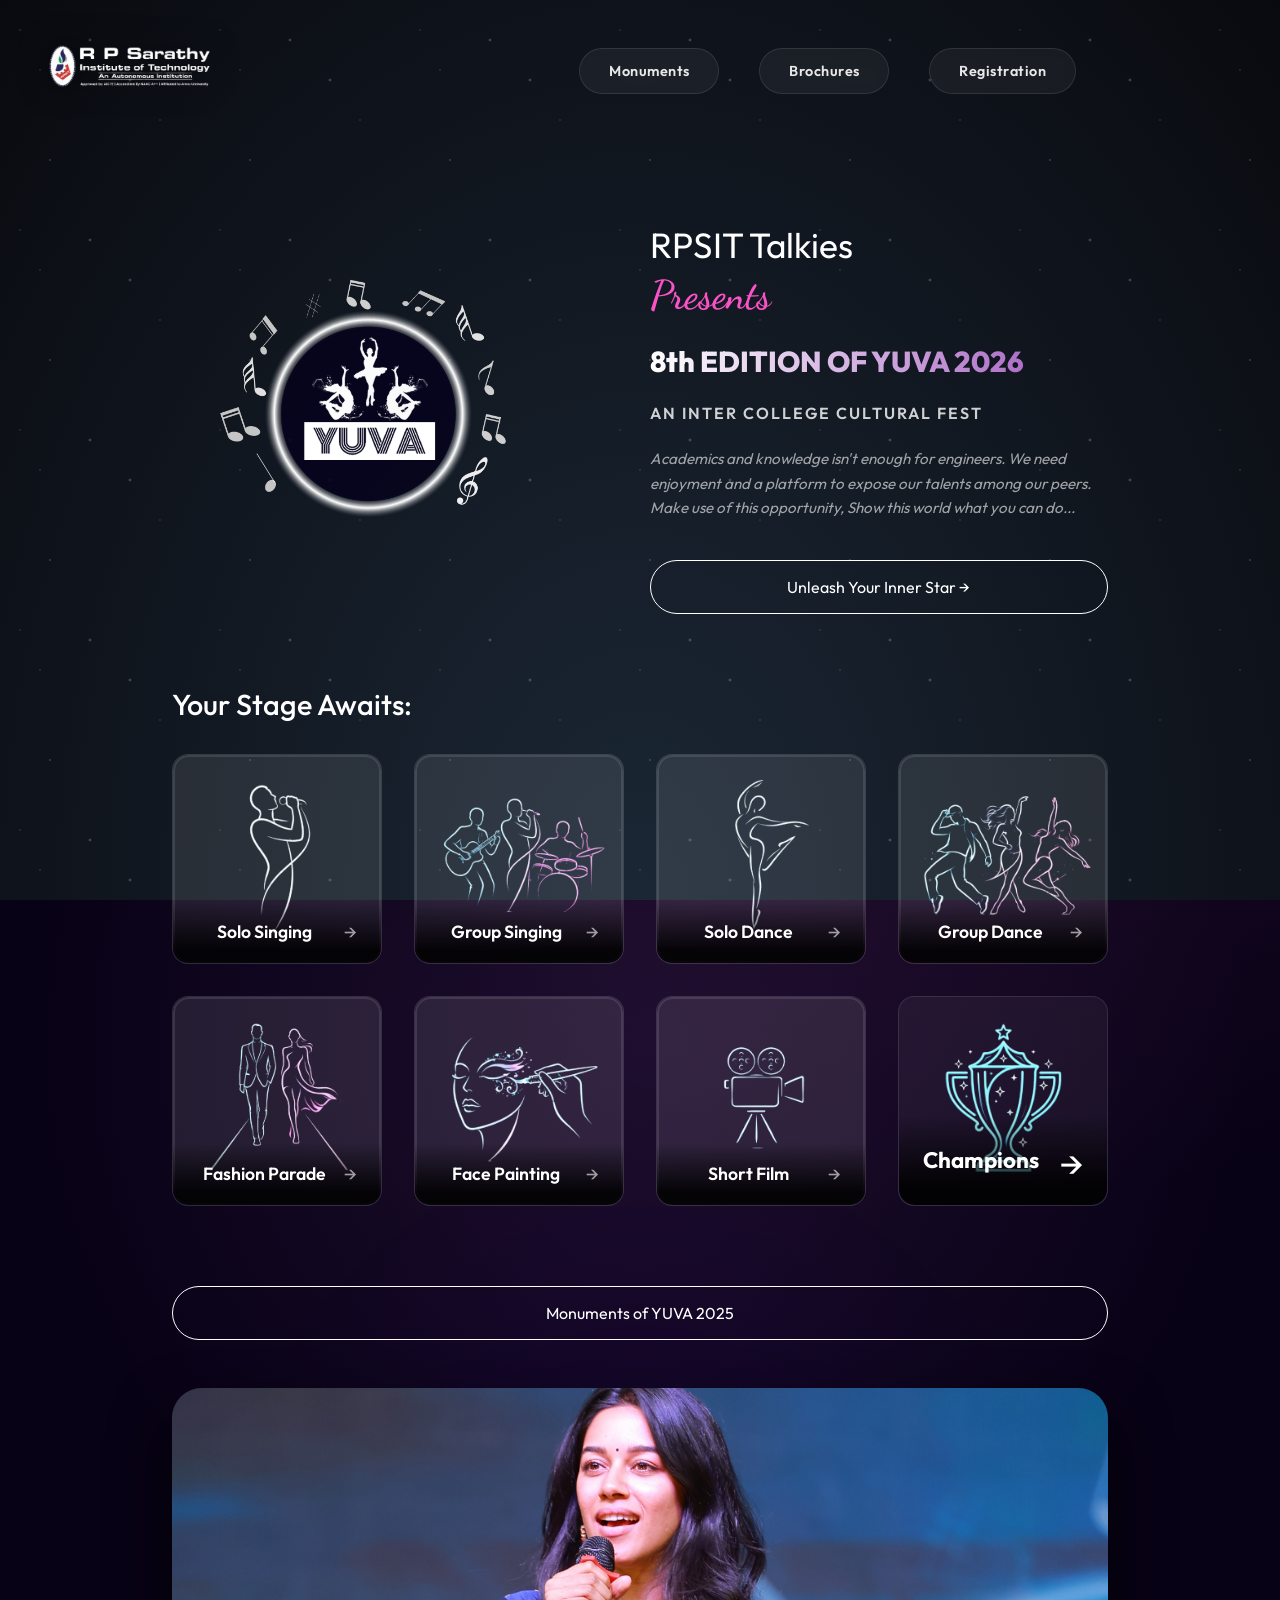
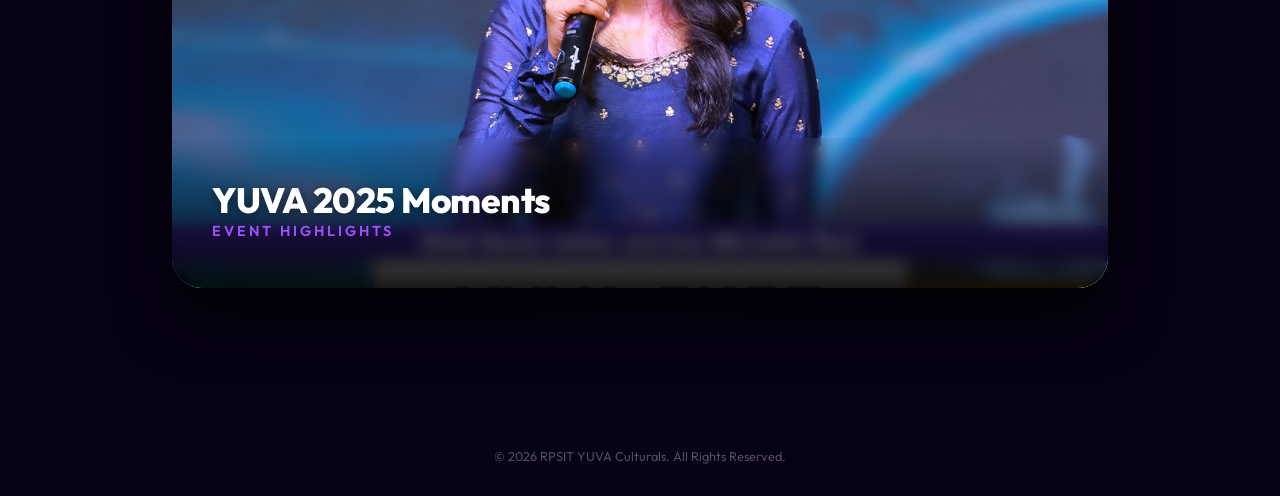
==== commit f4984306: "v3" ====
--- a/index.html
+++ b/index.html
@@ -6,6 +6,7 @@
     <meta name="viewport" content="width=device-width, initial-scale=1.0">
     <title>YUVA Culturals</title>
     <!-- Modern Font -->
+    <link rel="shortcut icon" href="assests/YUVA.png">
     <link rel="preconnect" href="https://fonts.googleapis.com">
     <link rel="preconnect" href="https://fonts.gstatic.com" crossorigin>
     <link
--- a/styles.css
+++ b/styles.css
@@ -80,8 +80,8 @@
 
 .corner-image-container {
     position: absolute;
-    top: 2rem;
-    left: 2rem;
+    top: 2.5rem;
+    left: 3vw;
     z-index: 100;
 }
 
@@ -285,10 +285,8 @@
 
 .header-top {
     position: fixed;
-    top: 2rem;
-    right: 3rem;
-    width: 100%;
-    margin: 5px;
+    top: 2.5rem;
+    right: 3vw;
     z-index: 1000;
 }
 
@@ -322,6 +320,7 @@
     flex-direction: column;
     align-items: center;
     gap: 1.5rem;
+    padding-top: 4rem;
     width: 100%;
 }
 
@@ -336,11 +335,10 @@
 .hero-presents span {
     color: var(--accent-magenta);
     font-family: 'Dancing Script', cursive;
-    font-weight: 700;
-    font-size: 3rem; /* Slightly larger for impact */
+    font-weight: 600;
+    font-size: 2.5rem;
     display: block;
-    margin-top: -5px;
-    text-shadow: 0 0 20px rgba(255, 0, 122, 0.3);
+    margin-top: 5px;
 }
 
 .hero-logo-container {
@@ -370,7 +368,7 @@
 /* Desktop Navigation (sketch style) */
 .desktop-nav {
     display: none;
-    gap: 1.5rem;
+    gap: 2.5rem;
 }
 
 .desktop-nav .nav-link {
@@ -414,19 +412,9 @@
     .header-top {
         display: flex;
         align-items: center;
-        justify-content: flex-end; /* Align contents to the right */
         position: absolute;
-        top: 2rem;
-        right: 4%; /* Right side corner */
-        left: 4%;
-
-        z-index: 1000;
-    }
-
-    .desktop-nav {
-        display: flex;
-        gap: 1.5rem; /* Balanced space between options */
-        margin-right: 0; /* Align perfectly to the right */
+        top: 3rem;
+        right: 4rem;
     }
 
     .hero-content-wrapper {
@@ -449,56 +437,8 @@
     .hero-right-side {
         display: flex;
         flex-direction: column;
-        gap: 2rem;
+        gap: 1.5rem;
         align-items: flex-start;
-    }
-
-    .edition-title {
-        font-size: 2.5rem;
-        font-weight: 900;
-        background: linear-gradient(to right, #ffffff, var(--accent-magenta));
-        -webkit-background-clip: text;
-        background-clip: text;
-        -webkit-text-fill-color: transparent;
-        margin-bottom: 0.5rem;
-        letter-spacing: -1px;
-    }
-
-    .edition-sub {
-        font-size: 1.1rem;
-        font-weight: 600;
-        letter-spacing: 3px;
-        color: rgba(255, 255, 255, 0.6);
-        text-transform: uppercase;
-        margin-bottom: 1rem;
-    }
-
-    .edition-text {
-        font-size: 1.1rem;
-        line-height: 1.8;
-        color: rgba(255, 255, 255, 0.7);
-        max-width: 550px;
-    }
-
-    .btn-pill {
-        padding: 1rem 2.5rem;
-        font-size: 1rem;
-        font-weight: 700;
-        border: 2px solid rgba(255, 255, 255, 0.8);
-        background: transparent;
-        color: #fff;
-        text-decoration: none;
-        border-radius: 100px;
-        transition: all 0.4s cubic-bezier(0.175, 0.885, 0.32, 1.275);
-        display: inline-block;
-        box-shadow: 0 0 0 rgba(255, 255, 255, 0);
-    }
-
-    .btn-pill:hover {
-        background: #ffffff;
-        color: #000;
-        transform: scale(1.05) translateY(-3px);
-        box-shadow: 0 10px 30px rgba(255, 255, 255, 0.2);
     }
 
     .hero-logo-container {
@@ -512,14 +452,7 @@
     .yuva-hero-img {
         width: 100%;
         height: 100%;
-        object-fit: contain;
-        filter: drop-shadow(0 0 30px rgba(164, 80, 255, 0.4));
-        animation: floatLogo 6s ease-in-out infinite;
-    }
-
-    @keyframes floatLogo {
-        0%, 100% { transform: translateY(0) rotate(0); }
-        50% { transform: translateY(-15px) rotate(2deg); }
+        object-fit: cover;
     }
 
     /* Event Grid Refinement (Sketch 3) */
@@ -1379,7 +1312,6 @@
         position: absolute;
         top: 1.5rem;
         right: 1.5rem;
-        
     }
 
     .hero-logo-container {
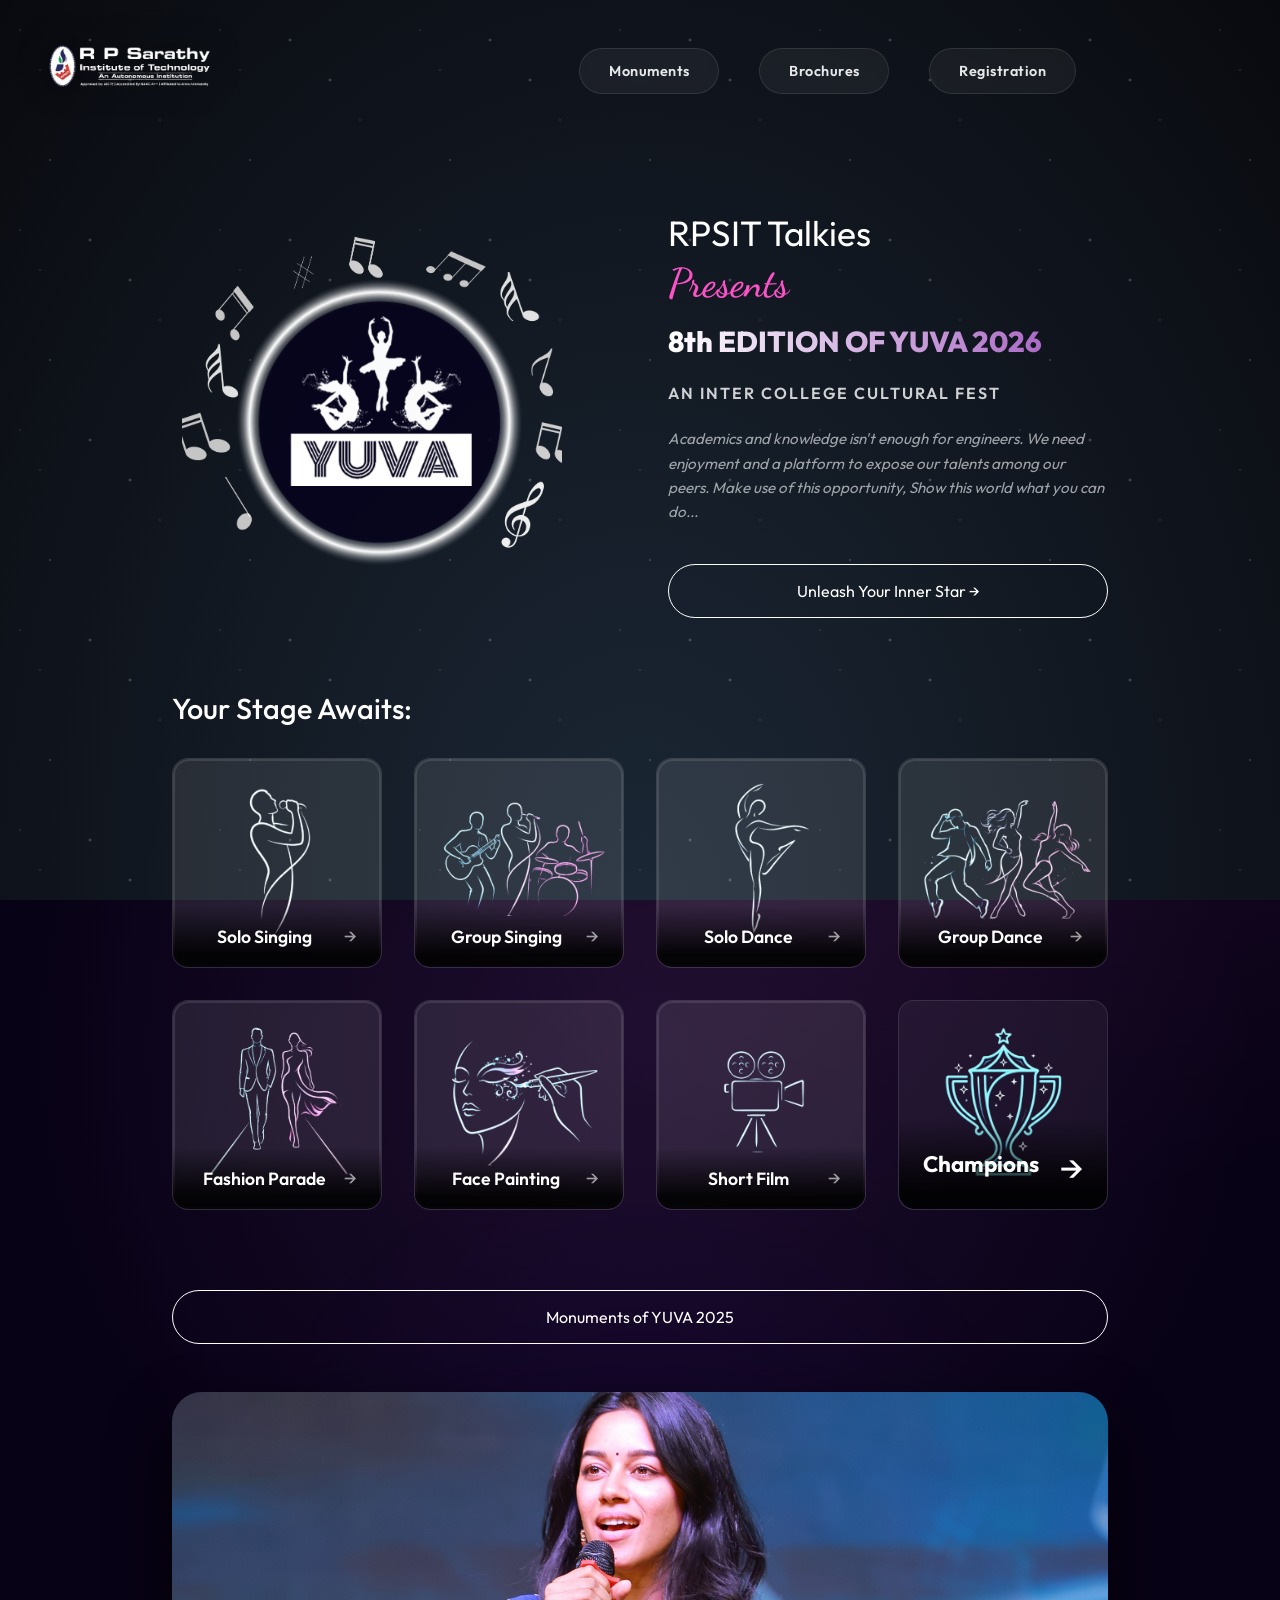
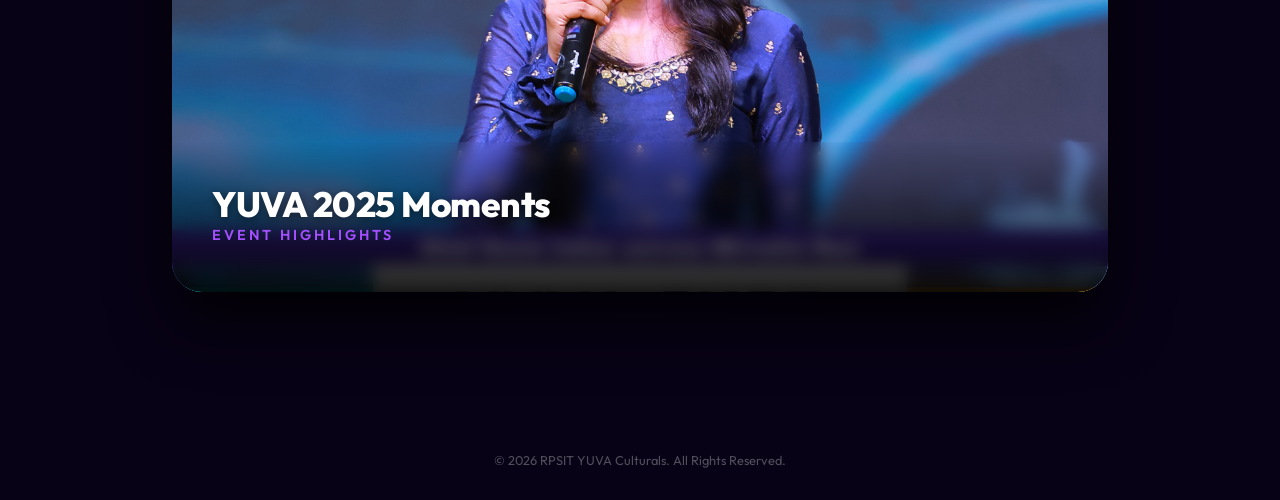
==== commit cd6d75d8: "v4" ====
--- a/index.html
+++ b/index.html
@@ -97,31 +97,29 @@
 
         <div class="hero-section">
             <div class="hero-content-wrapper">
-                <div class="hero-left-side">
-                    
-        
-                    <div class="" style="margin: 20px;">
-                        <img src="assests/YUVA.png" alt="YUVA Logo" class="yuva-hero-img">
-                    </div>
-                </div>
+            <!-- Part 1: Presents (Always Top in Mobile) -->
+            <div class="hero-presents-box" style="margin-top: 20px;">
+                <h1 class="hero-presents">RPSIT Talkies<br><span>Presents</span></h1>
+            </div>
 
-                <div class="hero-right-side">
+            <!-- Part 2: Logo -->
+            <div class="hero-logo-box" style="margin: 10px;">
+                <img src="assests/YUVA.png" alt="YUVA Logo" class="yuva-hero-img">
+            </div>
 
-                    <div class="hero-info">
-                        <h1 class="hero-presents">RPSIT Talkies<br><span>Presents</span></h1>
-                        <div class="edition-title">8th EDITION OF YUVA 2026</div>
-                        <div class="edition-sub">AN INTER COLLEGE CULTURAL FEST</div>
-                        <p class="edition-text">
-                            Academics and knowledge isn't enough for engineers. We need enjoyment and a platform to
-                            expose
-                            our talents among our peers. Make use of this opportunity, Show this world what you can
-                            do...
-                        </p>
-                    </div>
-                    <a href="#events-grid" class="btn-pill">Unleash Your Inner Star &rarr;</a>
-            
-                </div>
+            <!-- Part 3: Info & CTA -->
+            <div class="hero-info-box">
+                <div class="edition-title">8th EDITION OF YUVA 2026</div>
+                <div class="edition-sub">AN INTER COLLEGE CULTURAL FEST</div>
+                <p class="edition-text">
+                    Academics and knowledge isn't enough for engineers. We need enjoyment and a platform to
+                    expose
+                    our talents among our peers. Make use of this opportunity, Show this world what you can
+                    do...
+                </p>
+                <a href="#events-grid" class="btn-pill">Unleash Your Inner Star &rarr;</a>
             </div>
+        </div>
         </div>
     </header>
 
--- a/styles.css
+++ b/styles.css
@@ -329,7 +329,6 @@
     line-height: 1.2;
     font-weight: 400;
     color: #fff;
-    margin-top: 1rem;
 }
 
 .hero-presents span {
@@ -341,20 +340,15 @@
     margin-top: 5px;
 }
 
-.hero-logo-container {
+.hero-logo-box {
     position: relative;
     width: 350px;
     height: 350px;
-    margin: 3rem auto;
+    margin: 1.5rem auto;
     display: flex;
     align-items: center;
     justify-content: center;
-    border-radius: 50%;
-    background: rgba(255, 255, 255, 0.05);
-    border: 1px solid rgba(255, 255, 255, 0.1);
-    box-shadow: 0 0 60px rgba(157, 80, 187, 0.3);
     overflow: hidden;
-    transition: all 0.5s ease;
 }
 
 .yuva-hero-img {
@@ -420,33 +414,35 @@
     .hero-content-wrapper {
         display: grid;
         grid-template-columns: 1fr 1.2fr;
-        gap: 6rem;
+        grid-template-areas: 
+            "logo presents"
+            "logo info";
+        gap: 0 6rem;
         align-items: center;
         width: 100%;
         max-width: 1200px;
         margin: 0 auto;
     }
 
-    .hero-left-side {
-        display: flex;
-        flex-direction: column;
-        gap: 2.5rem;
-        align-items: flex-start;
-    }
-
-    .hero-right-side {
+    .hero-logo-box {
+        grid-area: logo;
+        width: 380px;
+        height: 380px;
+        margin: 0;
+        overflow: hidden;
+    }
+
+    .hero-presents-box {
+        grid-area: presents;
+        text-align: left;
+    }
+
+    .hero-info-box {
+        grid-area: info;
+        text-align: left;
         display: flex;
         flex-direction: column;
         gap: 1.5rem;
-        align-items: flex-start;
-    }
-
-    .hero-logo-container {
-        width: 380px;
-        height: 380px;
-        margin: 0;
-        border-radius: 40px;
-        box-shadow: 0 0 50px rgba(157, 80, 187, 0.2);
     }
 
     .yuva-hero-img {
@@ -516,7 +512,7 @@
     justify-content: center;
 }
 
-.hero-info {
+.hero-info-box {
     display: flex;
     flex-direction: column;
     gap: 1.5rem;
@@ -1314,9 +1310,26 @@
         right: 1.5rem;
     }
 
-    .hero-logo-container {
-        width: 250px;
-        height: 250px;
+    .hero-logo-box {
+        width: 280px;
+        height: 280px;
+    }
+
+    .hero-content-wrapper {
+        display: flex;
+        flex-direction: column;
+        align-items: center;
+        gap: 1rem;
+    }
+
+    .hero-presents-box { order: 1; text-align: center; }
+    .hero-logo-box { order: 2; }
+    .hero-info-box { 
+        order: 3; 
+        text-align: center;
+        display: flex;
+        flex-direction: column;
+        align-items: center;
     }
 
     .events-list {
@@ -1327,14 +1340,14 @@
 
     .event-list-item {
         flex-direction: row;
-        padding: 1.2rem 0;
+        padding: 1.5rem 0;
         text-align: left;
-        gap: 2rem; /* Proper space requested */
-        justify-content: center; /* Horizontally center contents */
+        gap: 2rem;
+        justify-content: center;
         border-radius: 0;
-        border-bottom: 1px solid rgba(255, 255, 255, 0.05);
         background: none;
         border: none;
+        border-bottom: 1px solid rgba(255, 255, 255, 0.1); /* Clear separator line */
         aspect-ratio: auto;
         position: static;
         width: 100%;
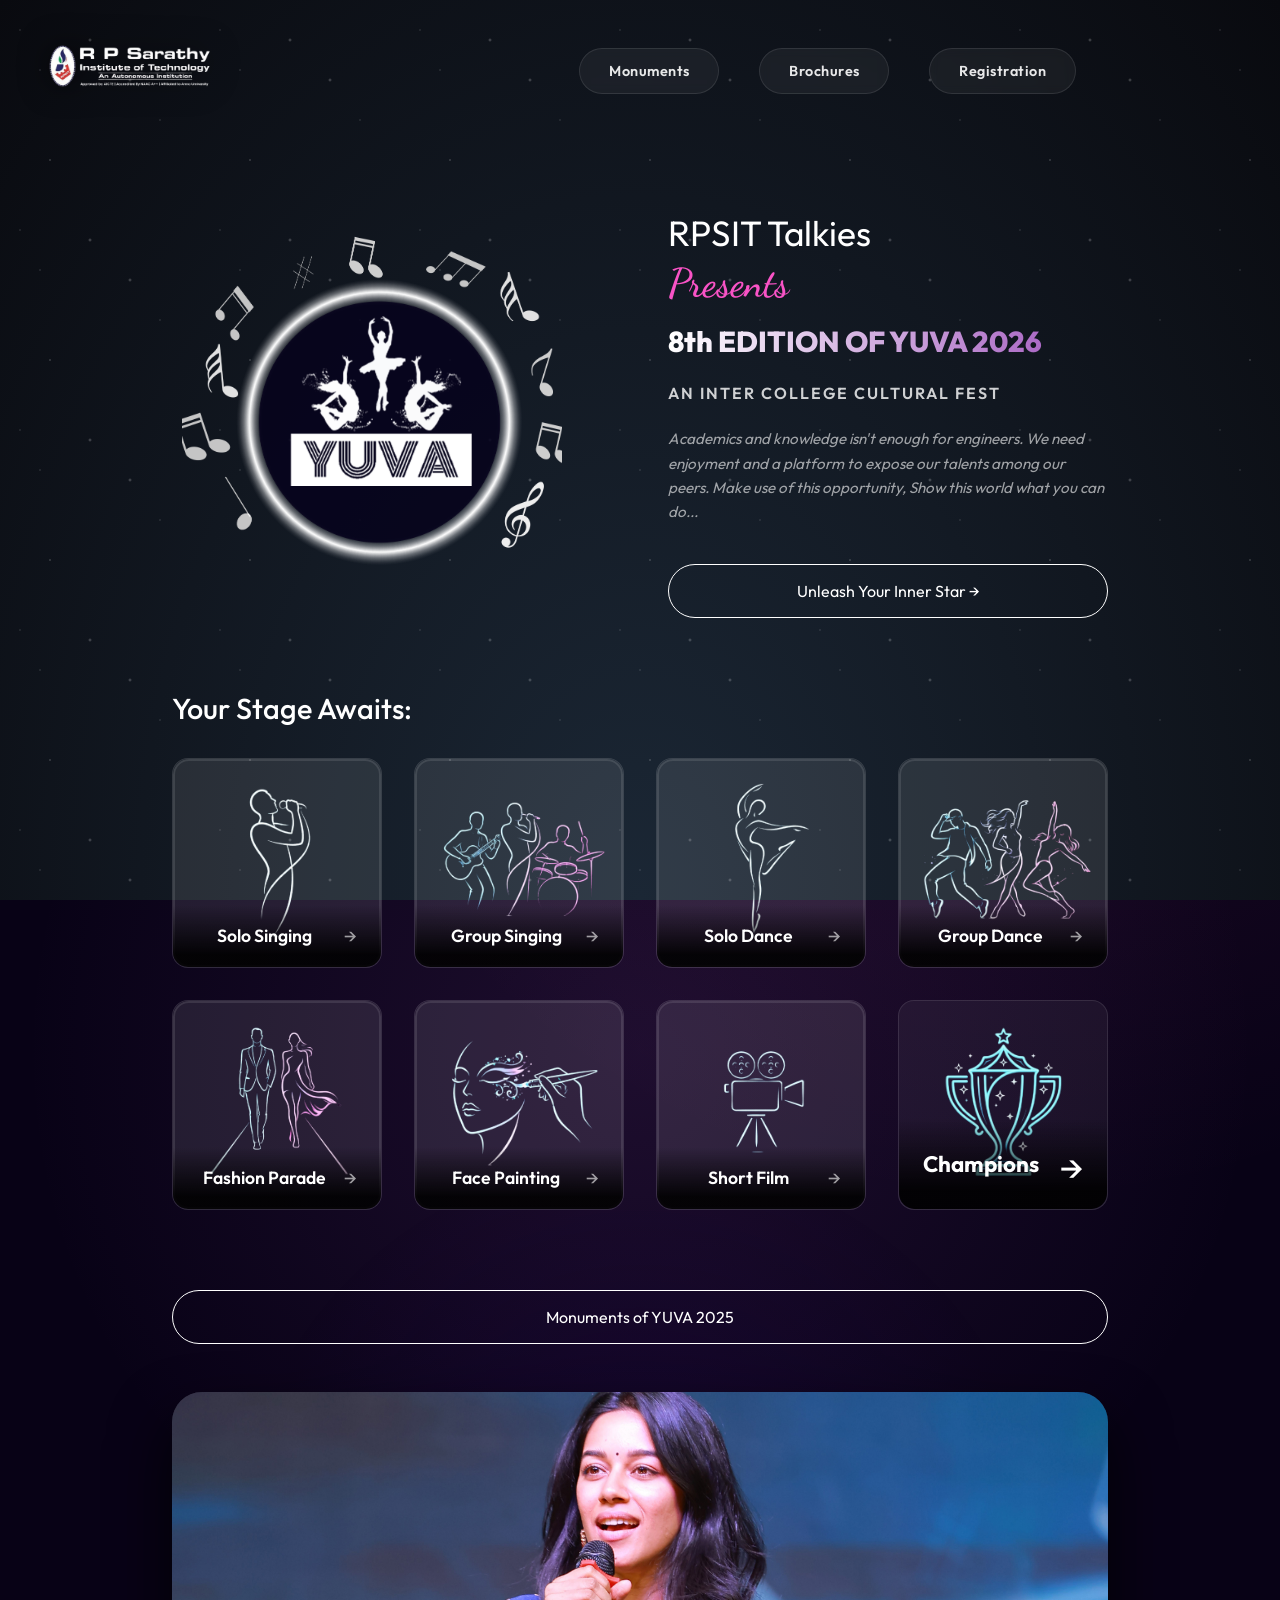
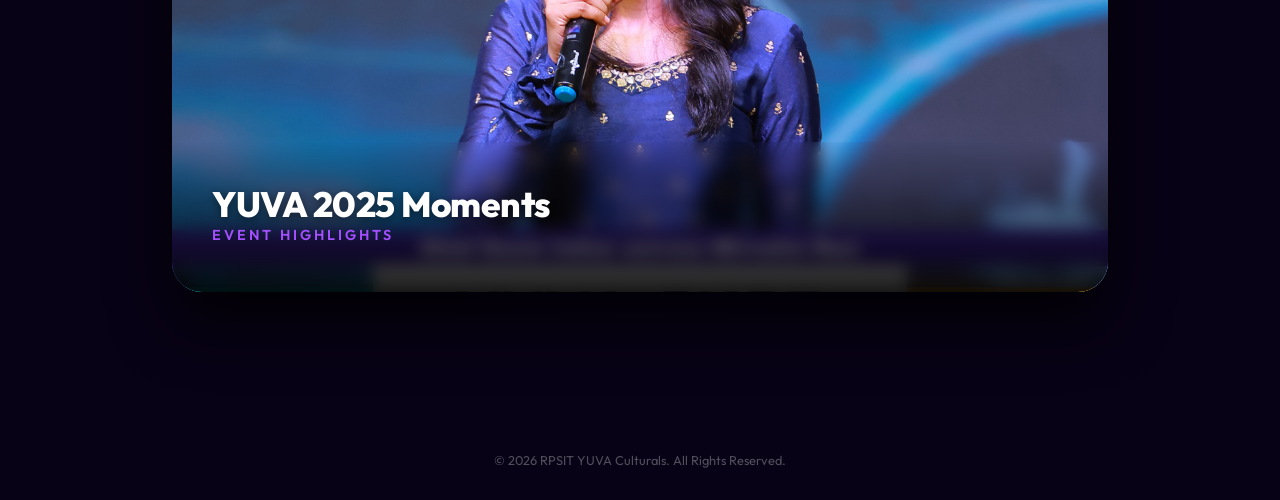
==== commit 7783e64c: "v7" ====
--- a/index.html
+++ b/index.html
@@ -11,7 +11,8 @@
     <link rel="preconnect" href="https://fonts.gstatic.com" crossorigin>
     <link
         href="https://fonts.googleapis.com/css2?family=Outfit:wght@100..900&family=Dancing+Script:wght@400..700&display=swap"
-        rel="stylesheet">
+        rel="stylesheet" media="print" onload="this.media='all'">
+    <noscript><link rel="stylesheet" href="https://fonts.googleapis.com/css2?family=Outfit:wght@100..900&family=Dancing+Script:wght@400..700&display=swap"></noscript>
     <link rel="stylesheet" href="styles.css">
 </head>
 
@@ -19,7 +20,7 @@
     <div class="background-animation"></div>
 
     <div class="corner-image-container">
-        <img src="assests/image.png" alt="Decoration" class="corner-image">
+        <img src="assests/image.png" alt="Decoration" class="corner-image" width="180" height="auto" loading="lazy">
     </div>
 
     <!-- Hamburger Menu Overlay -->
@@ -104,7 +105,7 @@
 
             <!-- Part 2: Logo -->
             <div class="hero-logo-box" style="margin: 10px;">
-                <img src="assests/YUVA.png" alt="YUVA Logo" class="yuva-hero-img">
+                <img src="assests/YUVA.png" alt="YUVA Logo" class="yuva-hero-img" width="350" height="350">
             </div>
 
             <!-- Part 3: Info & CTA -->
@@ -152,8 +153,8 @@
         <p>&copy; 2026 RPSIT YUVA Culturals. All Rights Reserved.</p>
     </footer>
 
-    <script src="data.js"></script>
-    <script src="script.js"></script>
+    <script src="data.js" defer></script>
+    <script src="script.js" defer></script>
     <script>
         // Initialize home page
         document.addEventListener('DOMContentLoaded', () => {
--- a/styles.css
+++ b/styles.css
@@ -59,6 +59,8 @@
     background-repeat: repeat;
     background-size: 200px 200px;
     opacity: 0.3;
+    will-change: transform;
+    transform: translateZ(0); /* Force GPU compositing */
 }
 
 /* Utility Classes */
@@ -874,6 +876,13 @@
     justify-content: center;
     border-radius: 20px;
     border: 1px solid var(--glass-border);
+    overflow: hidden; /* Ensure image follows border radius */
+}
+
+.rules-header-img {
+    width: 100%;
+    height: 100%;
+    object-fit: cover;
 }
 
 .rules-title {
@@ -916,14 +925,15 @@
 }
 
 .rules-list li {
-    background: rgba(255, 255, 255, 0.02);
-    margin-bottom: 1.2rem;
-    padding: 1.2rem 1.5rem;
+    background: transparent;
+    margin-bottom: 0;
+    padding: 1.5rem 0.5rem;
     font-size: 1.1rem;
     line-height: 1.6;
-    border-radius: 16px;
-    border: 1px solid rgba(255, 255, 255, 0.05);
-    transition: all 0.3s cubic-bezier(0.175, 0.885, 0.32, 1.275);
+    border-radius: 0;
+    border: none;
+    border-bottom: 1px solid rgba(255, 255, 255, 0.1);
+    transition: all 0.3s ease;
     text-align: justify;
     position: relative;
     list-style: none;
@@ -1271,11 +1281,11 @@
 
 /* Exit Animations for Swipe/Click */
 .exit-right {
-    animation: exitRight 0.4s forwards;
+    animation: exitRight 0.3s ease-out forwards;
 }
 
 .exit-left {
-    animation: exitLeft 0.4s forwards;
+    animation: exitLeft 0.3s ease-out forwards;
 }
 
 @keyframes exitRight {
@@ -1290,6 +1300,21 @@
         transform: translateX(-100%);
         opacity: 0;
     }
+}
+
+/* Swipe Indicator Animation */
+@keyframes swipeHint {
+    0%, 100% { transform: translateX(0); opacity: 0.4; }
+    50% { transform: translateX(10px); opacity: 1; }
+}
+
+@keyframes swipeHintLeft {
+    0%, 100% { transform: translateX(0); opacity: 0.4; }
+    50% { transform: translateX(-10px); opacity: 1; }
+}
+
+.event-list-item {
+    will-change: transform, opacity;
 }
 
 /* Media Queries */
@@ -1405,9 +1430,14 @@
         align-items: center;
         justify-content: center;
         width: 60px; /* Match image width for symmetry */
-        color: rgba(255, 255, 255, 0.4);
+        color: var(--accent-magenta);
         font-size: 1.4rem;
         flex-shrink: 0;
+        animation: swipeHint 1.5s infinite ease-in-out;
+    }
+
+    .slide-left .event-arrow-mobile {
+        animation: swipeHintLeft 1.5s infinite ease-in-out;
     }
 
     .event-item-desc {
@@ -1564,15 +1594,16 @@
     }
 
     .rules-list li {
-        padding: 0.8rem 0;
+        padding: 1.2rem 0;
         padding-left: 2rem;
         font-size: 1rem;
-        margin-bottom: 0.8rem;
-        background: none;
+        margin-bottom: 0;
+        background: transparent;
         border-radius: 0;
         line-height: 1.6;
         text-align: left;
-        border-left: none;
+        border: none;
+        border-bottom: 1px solid rgba(255, 255, 255, 0.1);
         color: rgba(255, 255, 255, 0.9);
         position: relative;
     }
